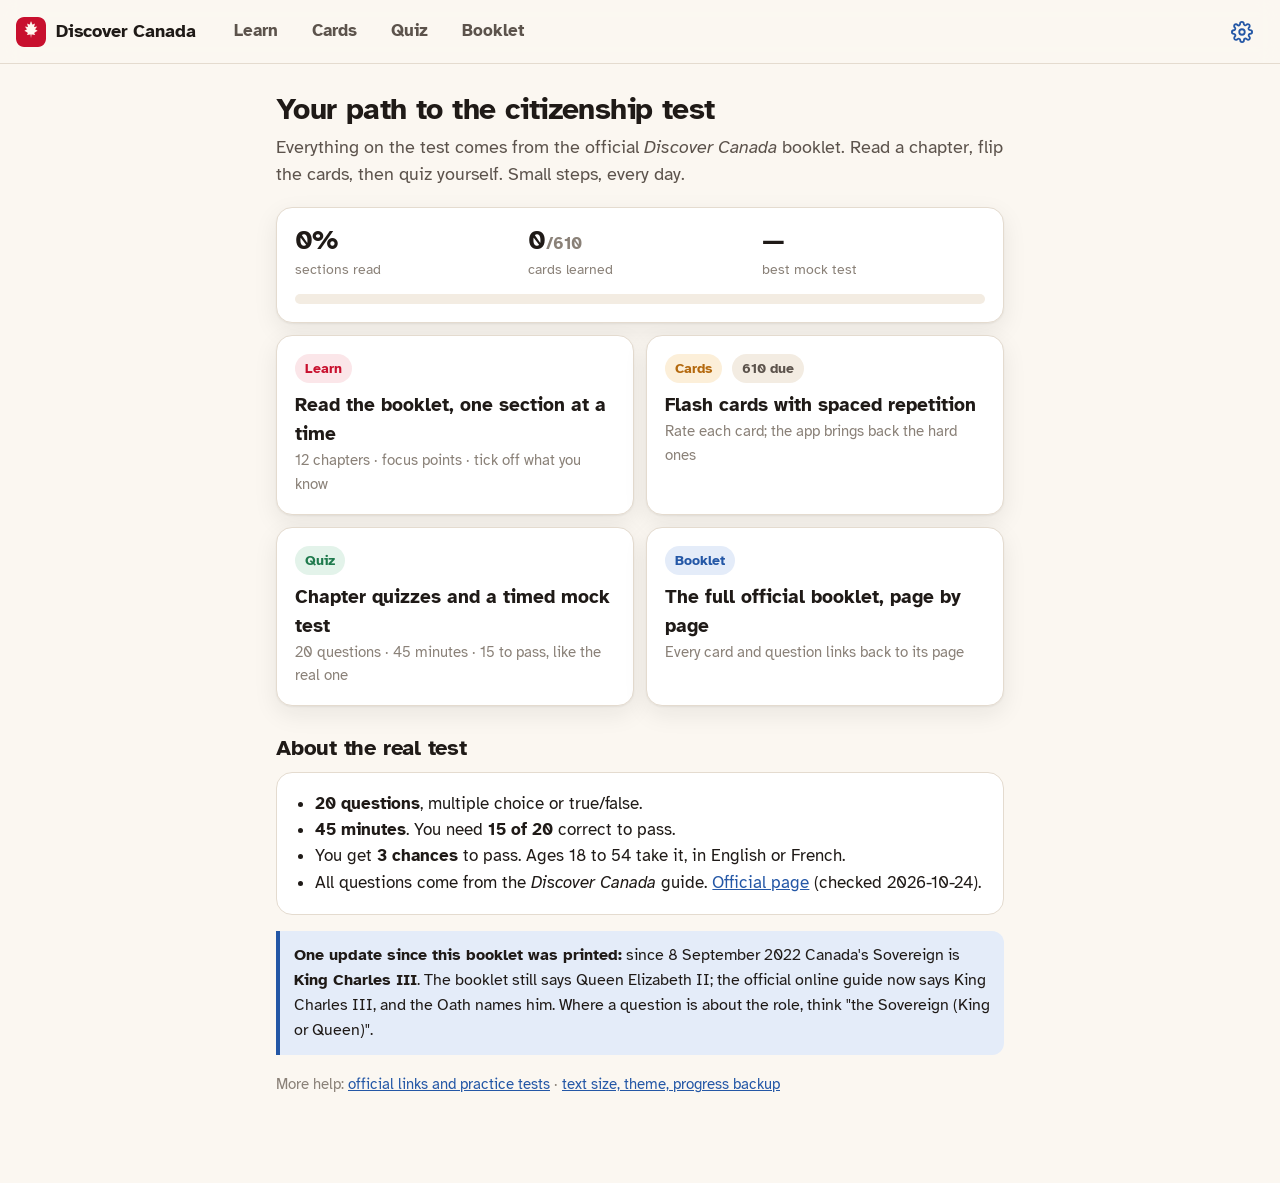
==== site/index.html @ 858da03f "Discover Canada study app: booklet extraction, 12 chapters of learning data, PWA (learn / cards / qu" ====
<!doctype html>
<html lang="en">
<head>
  <meta charset="utf-8">
  <meta name="viewport" content="width=device-width, initial-scale=1, viewport-fit=cover">
  <title>Discover Canada — Study</title>
  <meta name="description" content="Learn the official Discover Canada citizenship study guide with a reading mode, flash cards, section quizzes, a mock test and the full booklet, on any device.">
  <meta name="theme-color" content="#c8102e">
  <link rel="manifest" href="manifest.webmanifest">
  <link rel="icon" href="icons/icon.svg" type="image/svg+xml">
  <link rel="apple-touch-icon" href="icons/icon-180.png">
  <link rel="preconnect" href="https://fonts.googleapis.com">
  <link rel="preconnect" href="https://fonts.gstatic.com" crossorigin>
  <link href="https://fonts.googleapis.com/css2?family=Atkinson+Hyperlegible:ital,wght@0,400;0,700;1,400&family=Source+Serif+4:ital,opsz,wght@0,8..60,400;0,8..60,600;1,8..60,400&display=swap" rel="stylesheet">
  <link rel="stylesheet" href="css/app.css">
  <script>
    (function () {
      try {
        var s = JSON.parse(localStorage.getItem('dc.settings') || '{}');
        var r = document.documentElement;
        if (s.theme) r.setAttribute('data-theme', s.theme);
        if (s.size) r.setAttribute('data-size', s.size);
        if (s.font) r.setAttribute('data-font', s.font);
        if (s.motion === 'off') r.setAttribute('data-motion', 'off');
      } catch (e) {}
    })();
  </script>
</head>
<body>
  <header class="topbar">
    <a class="brand" href="#/"><img src="icons/icon-192.png" alt=""><span>Discover Canada</span></a>
    <nav aria-label="Main">
      <a class="navlink" href="#/learn">Learn</a>
      <a class="navlink" href="#/cards">Cards</a>
      <a class="navlink" href="#/quiz">Quiz</a>
      <a class="navlink" href="#/book">Booklet</a>
    </nav>
    <div class="spacer"></div>
    <a class="iconbtn" href="#/settings" aria-label="Settings" title="Settings">
      <svg viewBox="0 0 24 24"><circle cx="12" cy="12" r="3"/><path d="M19.4 15a1.7 1.7 0 0 0 .3 1.8l.1.1a2 2 0 1 1-2.8 2.8l-.1-.1a1.7 1.7 0 0 0-1.8-.3 1.7 1.7 0 0 0-1 1.5V21a2 2 0 1 1-4 0v-.1a1.7 1.7 0 0 0-1.1-1.5 1.7 1.7 0 0 0-1.8.3l-.1.1a2 2 0 1 1-2.8-2.8l.1-.1a1.7 1.7 0 0 0 .3-1.8 1.7 1.7 0 0 0-1.5-1H3a2 2 0 1 1 0-4h.1a1.7 1.7 0 0 0 1.5-1.1 1.7 1.7 0 0 0-.3-1.8l-.1-.1a2 2 0 1 1 2.8-2.8l.1.1a1.7 1.7 0 0 0 1.8.3h0a1.7 1.7 0 0 0 1-1.5V3a2 2 0 1 1 4 0v.1a1.7 1.7 0 0 0 1 1.5 1.7 1.7 0 0 0 1.8-.3l.1-.1a2 2 0 1 1 2.8 2.8l-.1.1a1.7 1.7 0 0 0-.3 1.8v0a1.7 1.7 0 0 0 1.5 1H21a2 2 0 1 1 0 4h-.1a1.7 1.7 0 0 0-1.5 1z"/></svg>
    </a>
  </header>

  <main id="app" aria-live="polite"></main>

  <nav class="tabbar" aria-label="Sections">
    <a href="#/learn" data-tab="learn"><svg viewBox="0 0 24 24"><path d="M4 19.5A2.5 2.5 0 0 1 6.5 17H20"/><path d="M6.5 2H20v20H6.5A2.5 2.5 0 0 1 4 19.5v-15A2.5 2.5 0 0 1 6.5 2z"/></svg>Learn</a>
    <a href="#/cards" data-tab="cards"><svg viewBox="0 0 24 24"><rect x="2" y="7" width="20" height="14" rx="2"/><path d="M6 7V5a2 2 0 0 1 2-2h8a2 2 0 0 1 2 2v2"/></svg>Cards</a>
    <a href="#/quiz" data-tab="quiz"><svg viewBox="0 0 24 24"><path d="M9 11l3 3L22 4"/><path d="M21 12v7a2 2 0 0 1-2 2H5a2 2 0 0 1-2-2V5a2 2 0 0 1 2-2h11"/></svg>Quiz</a>
    <a href="#/book" data-tab="book"><svg viewBox="0 0 24 24"><path d="M2 3h6a4 4 0 0 1 4 4v14a3 3 0 0 0-3-3H2z"/><path d="M22 3h-6a4 4 0 0 0-4 4v14a3 3 0 0 1 3-3h7z"/></svg>Booklet</a>
  </nav>

  <script src="js/app.js"></script>
</body>
</html>
---- site/css/app.css ----
/* Discover Canada — Study. Design tokens + layout. */
:root {
  --bg: #fbf7f1;
  --bg-2: #f3ece2;
  --card: #ffffff;
  --ink: #1f1a17;
  --ink-2: #5c534c;
  --ink-3: #8a8178;
  --line: #e4dbcf;
  --red: #c8102e;
  --red-2: #a30d25;
  --red-soft: #fbe6e9;
  --green: #1f7a4d;
  --green-soft: #e3f3ea;
  --amber: #b4690e;
  --amber-soft: #fcefd9;
  --blue: #2457a6;
  --blue-soft: #e4ecf9;
  --focus: #2457a6;
  --shadow: 0 1px 2px rgba(31, 26, 23, 0.06), 0 8px 24px rgba(31, 26, 23, 0.08);
  --radius: 16px;
  --radius-s: 10px;
  --font: 'Atkinson Hyperlegible', system-ui, -apple-system, 'Segoe UI', Roboto, sans-serif;
  --font-serif: 'Source Serif 4', Georgia, 'Times New Roman', serif;
  --size: 17px;
  --measure: 66ch;
  --nav-h: 64px;
  --bar-h: 60px;
  color-scheme: light;
}
@media (prefers-color-scheme: dark) {
  :root:not([data-theme="light"]) {
    --bg: #171412;
    --bg-2: #211d1a;
    --card: #262120;
    --ink: #f3ede6;
    --ink-2: #c8bfb5;
    --ink-3: #8f857b;
    --line: #3a332f;
    --red: #ef4d5f;
    --red-2: #ff6b7a;
    --red-soft: #3d1f24;
    --green: #5fcf8f;
    --green-soft: #1d3328;
    --amber: #f0b35a;
    --amber-soft: #3c2d16;
    --blue: #7fa8ef;
    --blue-soft: #1e2a40;
    --focus: #7fa8ef;
    --shadow: 0 1px 2px rgba(0, 0, 0, 0.3), 0 8px 24px rgba(0, 0, 0, 0.35);
    color-scheme: dark;
  }
}
:root[data-theme="dark"] {
  --bg: #171412;
  --bg-2: #211d1a;
  --card: #262120;
  --ink: #f3ede6;
  --ink-2: #c8bfb5;
  --ink-3: #8f857b;
  --line: #3a332f;
  --red: #ef4d5f;
  --red-2: #ff6b7a;
  --red-soft: #3d1f24;
  --green: #5fcf8f;
  --green-soft: #1d3328;
  --amber: #f0b35a;
  --amber-soft: #3c2d16;
  --blue: #7fa8ef;
  --blue-soft: #1e2a40;
  --focus: #7fa8ef;
  --shadow: 0 1px 2px rgba(0, 0, 0, 0.3), 0 8px 24px rgba(0, 0, 0, 0.35);
  color-scheme: dark;
}
:root[data-size="small"] { --size: 15px; }
:root[data-size="large"] { --size: 19px; }
:root[data-size="xl"] { --size: 22px; }
:root[data-font="serif"] { --font: var(--font-serif); }
:root[data-font="system"] { --font: system-ui, -apple-system, 'Segoe UI', Roboto, sans-serif; }

* { box-sizing: border-box; }
[hidden] { display: none !important; }
html { font-size: var(--size); -webkit-text-size-adjust: 100%; }
body {
  margin: 0;
  background: var(--bg);
  color: var(--ink);
  font-family: var(--font);
  line-height: 1.55;
  min-height: 100dvh;
  padding-bottom: calc(var(--bar-h) + env(safe-area-inset-bottom));
}
@media (min-width: 760px) { body { padding-bottom: 32px; } }
@media (prefers-reduced-motion: reduce) { *, *::before, *::after { transition: none !important; animation: none !important; } }
:root[data-motion="off"] *, :root[data-motion="off"] *::before, :root[data-motion="off"] *::after { transition: none !important; animation: none !important; }

a { color: var(--blue); }
button { font: inherit; color: inherit; }
:focus-visible { outline: 3px solid var(--focus); outline-offset: 2px; border-radius: 6px; }
.sr-only { position: absolute; width: 1px; height: 1px; overflow: hidden; clip: rect(0 0 0 0); white-space: nowrap; }

/* Top bar */
.topbar {
  position: sticky; top: 0; z-index: 20;
  display: flex; align-items: center; gap: 12px;
  height: var(--nav-h); padding: 0 16px;
  background: color-mix(in srgb, var(--bg) 88%, transparent);
  backdrop-filter: blur(10px);
  border-bottom: 1px solid var(--line);
}
.topbar .brand { display: flex; align-items: center; gap: 10px; font-weight: 700; text-decoration: none; color: var(--ink); letter-spacing: -0.01em; }
.topbar .brand img { width: 30px; height: 30px; border-radius: 8px; }
.topbar .brand span { font-size: 1.05rem; }
.topbar nav { display: none; gap: 4px; margin-left: 12px; }
.topbar .spacer { flex: 1; }
.iconbtn {
  width: 44px; height: 44px; border-radius: 12px; border: 1px solid transparent;
  background: transparent; display: inline-grid; place-items: center; cursor: pointer;
}
.iconbtn:hover { background: var(--bg-2); }
.iconbtn svg { width: 22px; height: 22px; stroke: currentColor; fill: none; stroke-width: 2; stroke-linecap: round; stroke-linejoin: round; }
@media (min-width: 760px) {
  .topbar nav { display: flex; }
  .tabbar { display: none; }
}
.navlink {
  display: inline-flex; align-items: center; gap: 8px; padding: 10px 14px; border-radius: 12px;
  text-decoration: none; color: var(--ink-2); font-weight: 600; border: 1px solid transparent;
}
.navlink[aria-current="page"] { background: var(--red-soft); color: var(--red); }
.navlink:hover { background: var(--bg-2); color: var(--ink); }

/* Bottom tab bar (phones) */
.tabbar {
  position: fixed; left: 0; right: 0; bottom: 0; z-index: 20;
  display: grid; grid-template-columns: repeat(4, 1fr);
  height: calc(var(--bar-h) + env(safe-area-inset-bottom)); padding-bottom: env(safe-area-inset-bottom);
  background: var(--card); border-top: 1px solid var(--line);
}
.tabbar a {
  display: grid; place-items: center; gap: 2px; text-decoration: none; color: var(--ink-3);
  font-size: 0.72rem; font-weight: 600; padding-top: 6px;
}
.tabbar a svg { width: 24px; height: 24px; stroke: currentColor; fill: none; stroke-width: 2; stroke-linecap: round; stroke-linejoin: round; }
.tabbar a[aria-current="page"] { color: var(--red); }

/* Layout */
main { max-width: 760px; margin: 0 auto; padding: 20px 16px 40px; }
main.wide { max-width: 1100px; }
.h1 { font-size: 1.75rem; line-height: 1.2; margin: 8px 0 6px; letter-spacing: -0.02em; }
.h2 { font-size: 1.3rem; line-height: 1.25; margin: 28px 0 10px; letter-spacing: -0.01em; }
.h3 { font-size: 1.05rem; margin: 20px 0 6px; }
.lead { color: var(--ink-2); margin: 0 0 18px; font-size: 1.05rem; }
.muted { color: var(--ink-3); }
.small { font-size: 0.88rem; }
.row { display: flex; gap: 10px; flex-wrap: wrap; align-items: center; }
.grid { display: grid; gap: 12px; }
@media (min-width: 560px) { .grid.two { grid-template-columns: 1fr 1fr; } }
.card {
  background: var(--card); border: 1px solid var(--line); border-radius: var(--radius);
  padding: 18px; box-shadow: var(--shadow);
}
.card.flat { box-shadow: none; }
.card.link { display: block; text-decoration: none; color: inherit; cursor: pointer; transition: transform 0.15s ease, border-color 0.15s ease; }
.card.link:hover { transform: translateY(-2px); border-color: var(--ink-3); }
.pill {
  display: inline-flex; align-items: center; gap: 6px; padding: 4px 10px; border-radius: 999px;
  font-size: 0.8rem; font-weight: 700; background: var(--bg-2); color: var(--ink-2);
}
.pill.red { background: var(--red-soft); color: var(--red); }
.pill.green { background: var(--green-soft); color: var(--green); }
.pill.amber { background: var(--amber-soft); color: var(--amber); }
.pill.blue { background: var(--blue-soft); color: var(--blue); }

.btn {
  display: inline-flex; align-items: center; justify-content: center; gap: 8px;
  min-height: 48px; padding: 10px 18px; border-radius: 14px; border: 1px solid var(--line);
  background: var(--card); color: var(--ink); font-weight: 700; cursor: pointer; text-decoration: none;
  transition: transform 0.1s ease, background 0.15s ease;
}
.btn:hover { background: var(--bg-2); }
.btn:active { transform: scale(0.98); }
.btn.primary { background: var(--red); border-color: var(--red); color: #fff; }
.btn.primary:hover { background: var(--red-2); }
.btn.good { background: var(--green); border-color: var(--green); color: #fff; }
.btn.warn { background: var(--amber); border-color: var(--amber); color: #fff; }
.btn.ghost { background: transparent; border-color: transparent; color: var(--ink-2); }
.btn.block { width: 100%; }
.btn[disabled] { opacity: 0.5; cursor: default; }
.btn svg { width: 20px; height: 20px; stroke: currentColor; fill: none; stroke-width: 2.2; stroke-linecap: round; stroke-linejoin: round; }

/* Progress */
.progress { height: 10px; border-radius: 999px; background: var(--bg-2); overflow: hidden; }
.progress > span { display: block; height: 100%; background: var(--red); border-radius: 999px; transition: width 0.3s ease; }
.progress.green > span { background: var(--green); }
.ring { --p: 0; width: 44px; height: 44px; border-radius: 50%; display: grid; place-items: center; font-size: 0.75rem; font-weight: 800;
  background: conic-gradient(var(--green) calc(var(--p) * 1%), var(--bg-2) 0); color: var(--ink-2); flex: none; }
.ring > span { width: 34px; height: 34px; border-radius: 50%; background: var(--card); display: grid; place-items: center; }

/* Chapter list */
.chapter-item { display: flex; gap: 14px; align-items: center; }
.chapter-item .num { width: 34px; height: 34px; border-radius: 10px; background: var(--red-soft); color: var(--red); display: grid; place-items: center; font-weight: 800; flex: none; }
.chapter-item .title { font-weight: 700; }
.chapter-item .meta { color: var(--ink-3); font-size: 0.85rem; }
.chapter-item .grow { flex: 1; min-width: 0; }

/* Reading */
.reader { max-width: var(--measure); margin: 0 auto; }
.reader p { margin: 0 0 1em; font-size: 1.04rem; }
.reader ul { padding-left: 1.3em; margin: 0 0 1em; }
.reader li { margin-bottom: 0.45em; }
.reader blockquote { margin: 0 0 1.2em; padding: 14px 18px; border-left: 4px solid var(--red); background: var(--bg-2); border-radius: 0 12px 12px 0; font-family: var(--font-serif); font-size: 1.08rem; white-space: pre-line; }
.reader blockquote cite { display: block; margin-top: 8px; font-style: normal; color: var(--ink-2); font-size: 0.9rem; }
.reader .caption { font-size: 0.9rem; color: var(--ink-2); padding: 10px 14px; background: var(--bg-2); border-radius: 10px; margin: 0 0 1em; display: flex; gap: 8px; }
.reader .caption::before { content: '📷'; }
.reader table { width: 100%; border-collapse: collapse; margin: 0 0 1.2em; font-size: 0.95rem; }
.reader th, .reader td { text-align: left; padding: 8px 10px; border-bottom: 1px solid var(--line); vertical-align: top; }
.reader th { background: var(--bg-2); font-weight: 700; }
.focusbox { background: var(--amber-soft); border: 1px solid color-mix(in srgb, var(--amber) 35%, transparent); border-radius: var(--radius); padding: 14px 16px; margin: 0 0 20px; }
.focusbox h4 { margin: 0 0 8px; font-size: 0.85rem; letter-spacing: 0.06em; text-transform: uppercase; color: var(--amber); }
.focusbox ul { margin: 0; padding-left: 1.2em; }
.focusbox li { margin-bottom: 6px; }
.section-head { display: flex; align-items: flex-start; justify-content: space-between; gap: 12px; margin: 10px 0 14px; }
.section-head h2 { margin: 0; font-size: 1.45rem; line-height: 1.2; }
.pagelink { white-space: nowrap; font-size: 0.85rem; text-decoration: none; color: var(--ink-2); border: 1px solid var(--line); padding: 6px 10px; border-radius: 999px; background: var(--card); }
.pagelink:hover { color: var(--ink); border-color: var(--ink-3); }
.pagelink svg { width: 15px; height: 15px; stroke: currentColor; fill: none; stroke-width: 2; vertical-align: -2px; }
.stepper { display: flex; justify-content: space-between; gap: 10px; margin-top: 24px; }
.done-toggle { display: flex; align-items: center; gap: 10px; padding: 12px 14px; border-radius: 14px; border: 1px solid var(--line); background: var(--card); cursor: pointer; width: 100%; text-align: left; }
.done-toggle .box { width: 26px; height: 26px; border-radius: 8px; border: 2px solid var(--ink-3); display: grid; place-items: center; flex: none; }
.done-toggle[aria-pressed="true"] { border-color: var(--green); background: var(--green-soft); }
.done-toggle[aria-pressed="true"] .box { background: var(--green); border-color: var(--green); color: #fff; }
.toc { display: grid; gap: 6px; margin: 0 0 20px; }
details.tocwrap { margin: 0 0 18px; }
details.tocwrap > summary { cursor: pointer; list-style: none; display: flex; align-items: center; justify-content: space-between; gap: 10px; padding: 10px 14px; border-radius: 12px; border: 1px solid var(--line); background: var(--card); font-weight: 700; }
details.tocwrap > summary::-webkit-details-marker { display: none; }
details.tocwrap > summary::after { content: '▾'; color: var(--ink-3); }
details.tocwrap[open] > summary::after { content: '▴'; }
details.tocwrap[open] > summary { margin-bottom: 8px; }
.toc a { display: flex; align-items: center; gap: 10px; padding: 10px 12px; border-radius: 12px; text-decoration: none; color: var(--ink); border: 1px solid var(--line); background: var(--card); }
.toc a .check { width: 22px; height: 22px; border-radius: 7px; border: 2px solid var(--line); display: grid; place-items: center; flex: none; font-size: 0.8rem; }
.toc a.done .check { background: var(--green); border-color: var(--green); color: #fff; }
.toc a.current { border-color: var(--red); }

/* Flash cards */
.deck { perspective: 1400px; }
.flashcard {
  position: relative; width: 100%; min-height: 300px; cursor: pointer; border: 0; padding: 0; background: transparent;
  transform-style: preserve-3d; transition: transform 0.45s cubic-bezier(.2,.7,.2,1); text-align: left;
}
.flashcard.flipped { transform: rotateY(180deg); }
.flashcard .face {
  position: absolute; inset: 0; backface-visibility: hidden; -webkit-backface-visibility: hidden;
  background: var(--card); border: 1px solid var(--line); border-radius: 22px; box-shadow: var(--shadow);
  padding: 26px 24px; display: flex; flex-direction: column; gap: 12px;
}
.flashcard .face.back { transform: rotateY(180deg); background: color-mix(in srgb, var(--card) 85%, var(--green-soft)); }
.flashcard .label { font-size: 0.75rem; letter-spacing: 0.08em; text-transform: uppercase; color: var(--ink-3); font-weight: 800; }
.flashcard .text { font-size: 1.25rem; line-height: 1.4; font-weight: 600; flex: 1; }
.flashcard .face.back .text { font-weight: 500; font-size: 1.15rem; }
.flashcard .foot { font-size: 0.85rem; color: var(--ink-3); display: flex; justify-content: space-between; align-items: center; }
.rate { display: grid; grid-template-columns: repeat(3, 1fr); gap: 10px; margin-top: 16px; }
.rate .btn { min-height: 56px; flex-direction: column; gap: 2px; line-height: 1.1; }
.rate .btn small { font-weight: 500; opacity: 0.85; font-size: 0.75rem; }
.counter { display: flex; justify-content: space-between; align-items: center; margin: 0 0 12px; color: var(--ink-2); font-size: 0.9rem; }

/* Quiz */
.choices { display: grid; gap: 10px; margin: 14px 0; }
.choice {
  display: flex; gap: 12px; align-items: flex-start; width: 100%; text-align: left; padding: 14px 16px; min-height: 56px;
  border-radius: 14px; border: 2px solid var(--line); background: var(--card); cursor: pointer; font-size: 1.02rem;
}
.choice:hover { border-color: var(--ink-3); }
.choice .key { width: 28px; height: 28px; border-radius: 8px; background: var(--bg-2); display: grid; place-items: center; font-weight: 800; flex: none; font-size: 0.85rem; }
.choice[data-state="correct"] { border-color: var(--green); background: var(--green-soft); }
.choice[data-state="wrong"] { border-color: var(--red); background: var(--red-soft); }
.choice[data-state="correct"] .key { background: var(--green); color: #fff; }
.choice[data-state="wrong"] .key { background: var(--red); color: #fff; }
.choice[disabled] { cursor: default; }
.explain { border-radius: 14px; padding: 14px 16px; margin: 6px 0 14px; border: 1px solid var(--line); background: var(--bg-2); }
.explain.ok { background: var(--green-soft); border-color: color-mix(in srgb, var(--green) 40%, transparent); }
.explain.bad { background: var(--red-soft); border-color: color-mix(in srgb, var(--red) 40%, transparent); }
.explain b { display: block; margin-bottom: 4px; }
.timer { font-variant-numeric: tabular-nums; font-weight: 800; }
.timer.low { color: var(--red); }
.score { font-size: 3rem; font-weight: 800; letter-spacing: -0.03em; line-height: 1; margin: 6px 0; }
.review-item { padding: 12px 0; border-bottom: 1px solid var(--line); }
.review-item:last-child { border-bottom: 0; }
.review-item .q { font-weight: 700; }

/* Book viewer */
.book { display: grid; gap: 12px; grid-template-columns: minmax(0, 1fr); }
.book .page { min-width: 0; }
.book .page { background: var(--card); border: 1px solid var(--line); border-radius: 12px; overflow: hidden; box-shadow: var(--shadow); }
.book .page img { display: block; width: 100%; height: auto; }
.book .controls { display: flex; gap: 8px; align-items: center; justify-content: center; flex-wrap: wrap; position: sticky; bottom: calc(var(--bar-h) + 8px); z-index: 5; }
@media (min-width: 760px) { .book .controls { bottom: 8px; } }
.book .controls .num { width: 72px; min-height: 44px; text-align: center; border-radius: 12px; border: 1px solid var(--line); background: var(--card); font: inherit; font-weight: 700; color: var(--ink); }
.book select { min-height: 44px; border-radius: 12px; border: 1px solid var(--line); background: var(--card); color: var(--ink); font: inherit; padding: 0 10px; max-width: 100%; }
.book .pair { display: grid; gap: 12px; }
@media (min-width: 900px) { .book .pair.spread { grid-template-columns: 1fr 1fr; } }

/* Settings + misc */
.setting { display: flex; justify-content: space-between; align-items: center; gap: 12px; padding: 12px 0; border-bottom: 1px solid var(--line); }
.setting:last-child { border-bottom: 0; }
@media (max-width: 559px) { .setting { flex-direction: column; align-items: flex-start; gap: 8px; } }
.seg { display: inline-flex; border: 1px solid var(--line); border-radius: 12px; overflow: hidden; }
.seg button { min-height: 40px; padding: 0 12px; border: 0; background: var(--card); cursor: pointer; font-weight: 600; color: var(--ink-2); }
.seg button[aria-pressed="true"] { background: var(--red); color: #fff; }
.note { border-left: 4px solid var(--blue); background: var(--blue-soft); padding: 12px 14px; border-radius: 0 12px 12px 0; margin: 0 0 18px; font-size: 0.95rem; }
.stat { display: grid; gap: 2px; }
.stat b { font-size: 1.6rem; letter-spacing: -0.02em; line-height: 1.1; }
.stat span { color: var(--ink-3); font-size: 0.85rem; }
.stats { display: grid; grid-template-columns: repeat(3, 1fr); gap: 10px; }
.toast { position: fixed; left: 50%; bottom: calc(var(--bar-h) + 16px); transform: translateX(-50%); background: var(--ink); color: var(--bg); padding: 10px 16px; border-radius: 999px; font-weight: 600; z-index: 50; box-shadow: var(--shadow); }
@media (min-width: 760px) { .toast { bottom: 24px; } }
details.official { margin-bottom: 10px; }
details.official summary { cursor: pointer; font-weight: 600; padding: 12px 14px; border-radius: 12px; background: var(--card); border: 1px solid var(--line); list-style: none; display: flex; gap: 10px; align-items: center; }
details.official summary::-webkit-details-marker { display: none; }
details.official summary::before { content: '＋'; color: var(--red); font-weight: 800; }
details.official[open] summary::before { content: '－'; }
details.official .body { padding: 12px 14px 4px; color: var(--ink-2); }
kbd { font-family: inherit; font-size: 0.8em; padding: 1px 6px; border-radius: 6px; border: 1px solid var(--line); background: var(--bg-2); }
.empty { text-align: center; padding: 40px 16px; color: var(--ink-3); }
.fade-in { animation: fade 0.25s ease; }
@keyframes fade { from { opacity: 0; transform: translateY(4px); } to { opacity: 1; transform: none; } }

/* late overrides */
@media (min-width: 760px) { .tabbar { display: none; } }
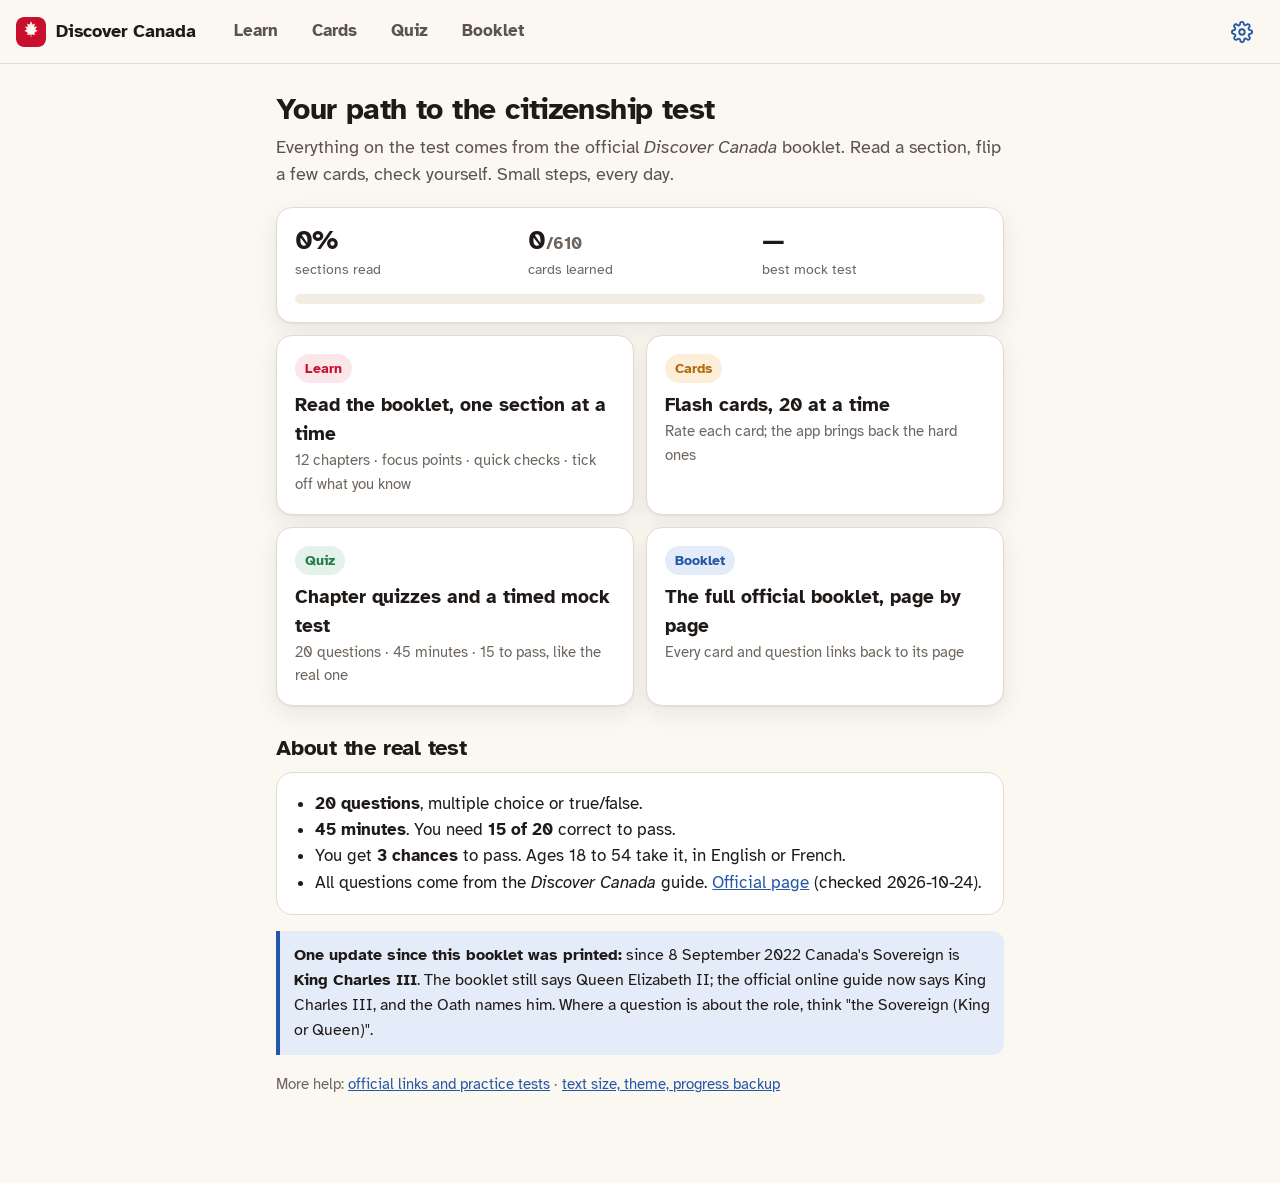
==== commit 13ce6fae: "Design round: ?css= variant loader, Quiet Study (Claude Design) variant, compare page with screensho" ====
--- a/site/index.html
+++ b/site/index.html
@@ -12,7 +12,16 @@
   <link rel="preconnect" href="https://fonts.googleapis.com">
   <link rel="preconnect" href="https://fonts.gstatic.com" crossorigin>
   <link href="https://fonts.googleapis.com/css2?family=Atkinson+Hyperlegible:ital,wght@0,400;0,700;1,400&family=Source+Serif+4:ital,opsz,wght@0,8..60,400;0,8..60,600;1,8..60,400&display=swap" rel="stylesheet">
-  <link rel="stylesheet" href="css/app.css">
+  <link id="theme-css" rel="stylesheet" href="css/app.css">
+  <script>
+    // Design-round variants: ?css=<name> swaps the stylesheet for css/variants/<name>.css (compare page: design/).
+    (function () {
+      try {
+        var m = /[?&]css=([a-z0-9-]{1,40})/.exec(location.search);
+        if (m) { document.getElementById('theme-css').href = 'css/variants/' + m[1] + '.css'; document.documentElement.setAttribute('data-variant', m[1]); }
+      } catch (e) {}
+    })();
+  </script>
   <script>
     (function () {
       try {
--- a/site/css/app.css
+++ b/site/css/app.css
@@ -5,8 +5,11 @@
   --card: #ffffff;
   --ink: #1f1a17;
   --ink-2: #5c534c;
-  --ink-3: #8a8178;
+  --ink-3: #6e665e;
   --line: #e4dbcf;
+  --btn-primary: #c8102e;
+  --btn-good: #1f7a4d;
+  --btn-warn: #b4690e;
   --red: #c8102e;
   --red-2: #a30d25;
   --red-soft: #fbe6e9;
@@ -35,8 +38,11 @@
     --card: #262120;
     --ink: #f3ede6;
     --ink-2: #c8bfb5;
-    --ink-3: #8f857b;
+    --ink-3: #a79d92;
     --line: #3a332f;
+    --btn-primary: #b5162f;
+    --btn-good: #1f7a4d;
+    --btn-warn: #9a5a0c;
     --red: #ef4d5f;
     --red-2: #ff6b7a;
     --red-soft: #3d1f24;
@@ -57,8 +63,11 @@
   --card: #262120;
   --ink: #f3ede6;
   --ink-2: #c8bfb5;
-  --ink-3: #8f857b;
+  --ink-3: #a79d92;
   --line: #3a332f;
+  --btn-primary: #b5162f;
+  --btn-good: #1f7a4d;
+  --btn-warn: #9a5a0c;
   --red: #ef4d5f;
   --red-2: #ff6b7a;
   --red-soft: #3d1f24;
@@ -180,10 +189,10 @@
 }
 .btn:hover { background: var(--bg-2); }
 .btn:active { transform: scale(0.98); }
-.btn.primary { background: var(--red); border-color: var(--red); color: #fff; }
-.btn.primary:hover { background: var(--red-2); }
-.btn.good { background: var(--green); border-color: var(--green); color: #fff; }
-.btn.warn { background: var(--amber); border-color: var(--amber); color: #fff; }
+.btn.primary { background: var(--btn-primary); border-color: var(--btn-primary); color: #fff; }
+.btn.primary:hover { filter: brightness(1.08); }
+.btn.good { background: var(--btn-good); border-color: var(--btn-good); color: #fff; }
+.btn.warn { background: var(--btn-warn); border-color: var(--btn-warn); color: #fff; }
 .btn.ghost { background: transparent; border-color: transparent; color: var(--ink-2); }
 .btn.block { width: 100%; }
 .btn[disabled] { opacity: 0.5; cursor: default; }
@@ -213,6 +222,7 @@
 .reader blockquote cite { display: block; margin-top: 8px; font-style: normal; color: var(--ink-2); font-size: 0.9rem; }
 .reader .caption { font-size: 0.9rem; color: var(--ink-2); padding: 10px 14px; background: var(--bg-2); border-radius: 10px; margin: 0 0 1em; display: flex; gap: 8px; }
 .reader .caption::before { content: '📷'; }
+.reader .tablewrap { overflow-x: auto; margin: 0 0 1.2em; }
 .reader table { width: 100%; border-collapse: collapse; margin: 0 0 1.2em; font-size: 0.95rem; }
 .reader th, .reader td { text-align: left; padding: 8px 10px; border-bottom: 1px solid var(--line); vertical-align: top; }
 .reader th { background: var(--bg-2); font-weight: 700; }
@@ -222,7 +232,7 @@
 .focusbox li { margin-bottom: 6px; }
 .section-head { display: flex; align-items: flex-start; justify-content: space-between; gap: 12px; margin: 10px 0 14px; }
 .section-head h2 { margin: 0; font-size: 1.45rem; line-height: 1.2; }
-.pagelink { white-space: nowrap; font-size: 0.85rem; text-decoration: none; color: var(--ink-2); border: 1px solid var(--line); padding: 6px 10px; border-radius: 999px; background: var(--card); }
+.pagelink { white-space: nowrap; font-size: 0.85rem; text-decoration: none; color: var(--ink-2); border: 1px solid var(--line); padding: 8px 12px; min-height: 36px; display: inline-flex; align-items: center; gap: 6px; border-radius: 999px; background: var(--card); }
 .pagelink:hover { color: var(--ink); border-color: var(--ink-3); }
 .pagelink svg { width: 15px; height: 15px; stroke: currentColor; fill: none; stroke-width: 2; vertical-align: -2px; }
 .stepper { display: flex; justify-content: space-between; gap: 10px; margin-top: 24px; }
@@ -245,12 +255,12 @@
 /* Flash cards */
 .deck { perspective: 1400px; }
 .flashcard {
-  position: relative; width: 100%; min-height: 300px; cursor: pointer; border: 0; padding: 0; background: transparent;
+  display: grid; width: 100%; min-height: 300px; cursor: pointer; border: 0; padding: 0; background: transparent;
   transform-style: preserve-3d; transition: transform 0.45s cubic-bezier(.2,.7,.2,1); text-align: left;
 }
 .flashcard.flipped { transform: rotateY(180deg); }
 .flashcard .face {
-  position: absolute; inset: 0; backface-visibility: hidden; -webkit-backface-visibility: hidden;
+  grid-area: 1 / 1; min-height: 300px; backface-visibility: hidden; -webkit-backface-visibility: hidden;
   background: var(--card); border: 1px solid var(--line); border-radius: 22px; box-shadow: var(--shadow);
   padding: 26px 24px; display: flex; flex-direction: column; gap: 12px;
 }
@@ -276,6 +286,8 @@
 .choice[data-state="wrong"] { border-color: var(--red); background: var(--red-soft); }
 .choice[data-state="correct"] .key { background: var(--green); color: #fff; }
 .choice[data-state="wrong"] .key { background: var(--red); color: #fff; }
+.choice[data-state="picked"] { border-color: var(--blue); background: var(--blue-soft); }
+.choice[data-state="picked"] .key { background: var(--blue); color: #fff; }
 .choice[disabled] { cursor: default; }
 .explain { border-radius: 14px; padding: 14px 16px; margin: 6px 0 14px; border: 1px solid var(--line); background: var(--bg-2); }
 .explain.ok { background: var(--green-soft); border-color: color-mix(in srgb, var(--green) 40%, transparent); }
@@ -305,7 +317,7 @@
 .setting:last-child { border-bottom: 0; }
 @media (max-width: 559px) { .setting { flex-direction: column; align-items: flex-start; gap: 8px; } }
 .seg { display: inline-flex; border: 1px solid var(--line); border-radius: 12px; overflow: hidden; }
-.seg button { min-height: 40px; padding: 0 12px; border: 0; background: var(--card); cursor: pointer; font-weight: 600; color: var(--ink-2); }
+.seg button { min-height: 44px; padding: 0 12px; border: 0; background: var(--card); cursor: pointer; font-weight: 600; color: var(--ink-2); }
 .seg button[aria-pressed="true"] { background: var(--red); color: #fff; }
 .note { border-left: 4px solid var(--blue); background: var(--blue-soft); padding: 12px 14px; border-radius: 0 12px 12px 0; margin: 0 0 18px; font-size: 0.95rem; }
 .stat { display: grid; gap: 2px; }
@@ -327,3 +339,14 @@
 
 /* late overrides */
 @media (min-width: 760px) { .tabbar { display: none; } }
+
+/* booklet overlay */
+.no-scroll { overflow: hidden; }
+.overlay { position: fixed; inset: 0; z-index: 60; background: rgba(20, 16, 14, 0.78); display: flex; flex-direction: column; align-items: center; padding: 10px; }
+.overlay-bar { display: flex; align-items: center; gap: 6px; width: min(100%, 760px); background: var(--card); color: var(--ink); border-radius: 14px; padding: 6px 8px; box-shadow: var(--shadow); }
+.overlay-bar .overlay-title { flex: 1; font-weight: 700; font-size: 0.95rem; white-space: nowrap; overflow: hidden; text-overflow: ellipsis; }
+.overlay-bar .btn.small { min-height: 40px; padding: 6px 12px; font-size: 0.85rem; }
+.overlay-body { width: min(100%, 760px); flex: 1; overflow: auto; margin-top: 10px; border-radius: 12px; background: var(--card); }
+.overlay-body img { display: block; width: 100%; height: auto; }
+.rule { border: 0; border-top: 1px solid var(--line); margin: 28px 0; }
+.btn.small { min-height: 40px; padding: 6px 12px; font-size: 0.9rem; }
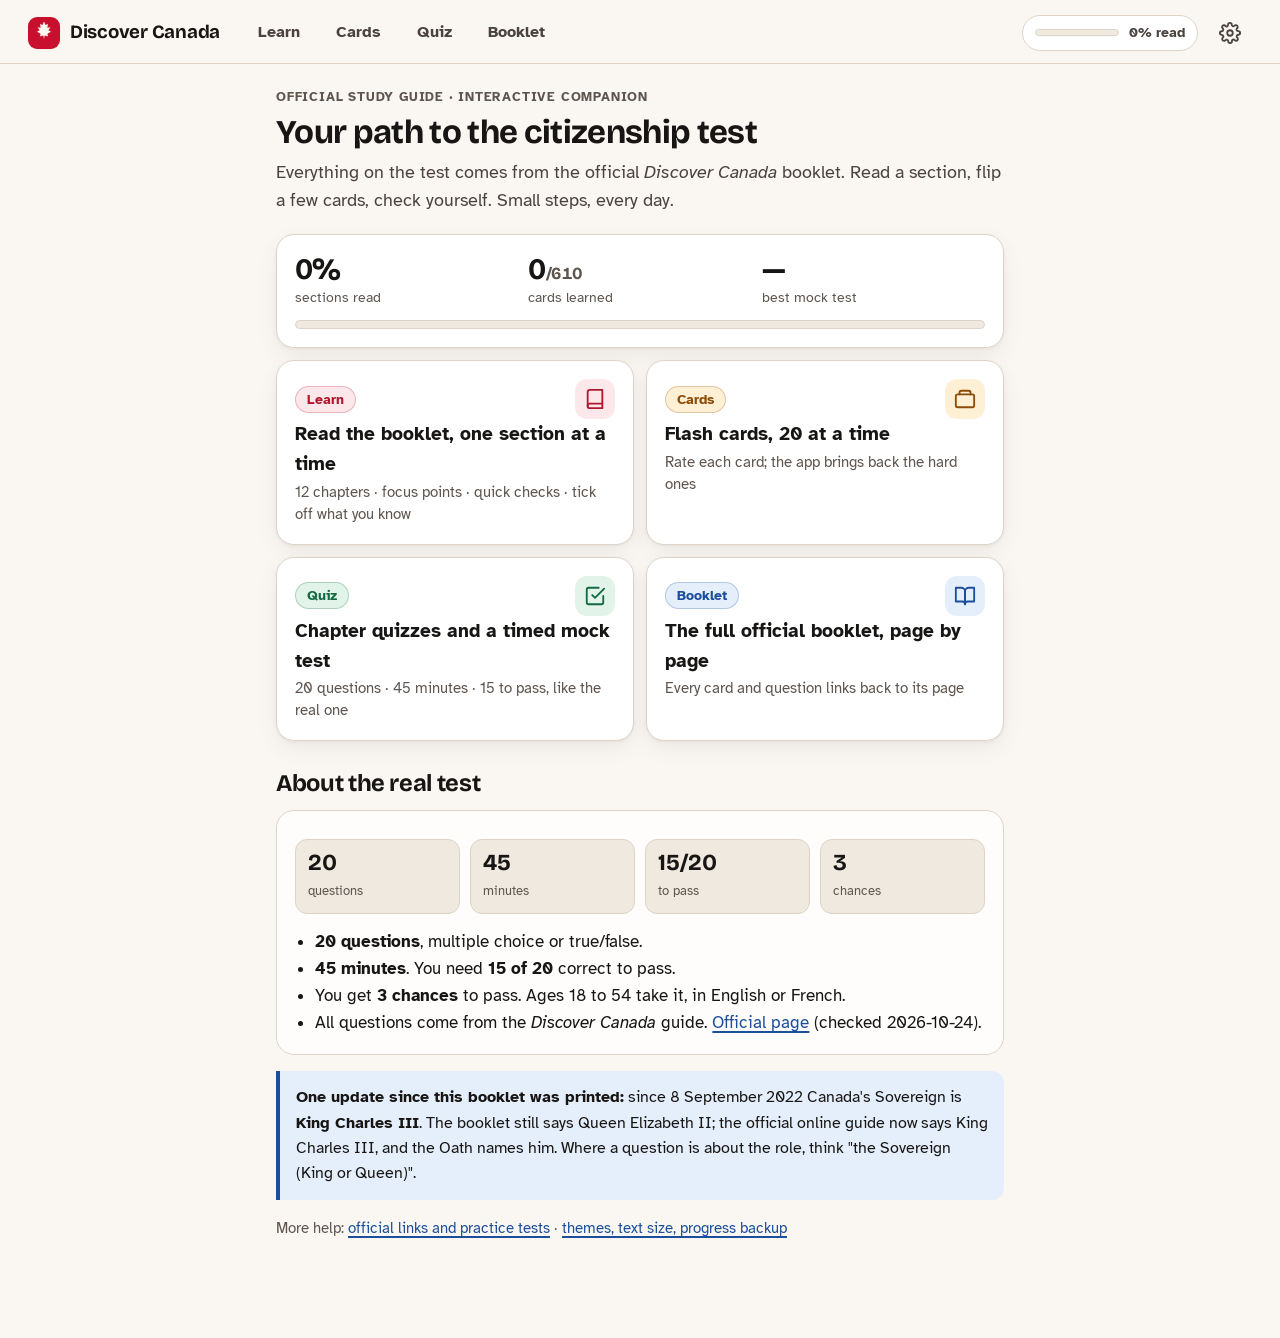
==== commit e5a1998e: "Upgrade study experience with 3-col studio, interactive focus cards, question echo, and 5-palette pi" ====
--- a/site/index.html
+++ b/site/index.html
@@ -11,7 +11,7 @@
   <link rel="apple-touch-icon" href="icons/icon-180.png">
   <link rel="preconnect" href="https://fonts.googleapis.com">
   <link rel="preconnect" href="https://fonts.gstatic.com" crossorigin>
-  <link href="https://fonts.googleapis.com/css2?family=Atkinson+Hyperlegible:ital,wght@0,400;0,700;1,400&family=Source+Serif+4:ital,opsz,wght@0,8..60,400;0,8..60,600;1,8..60,400&display=swap" rel="stylesheet">
+  <link href="https://fonts.googleapis.com/css2?family=Atkinson+Hyperlegible:ital,wght@0,400;0,700;1,400&family=Bricolage+Grotesque:opsz,wght@12..96,600;12..96,700&family=Source+Serif+4:ital,opsz,wght@0,8..60,400;0,8..60,600;1,8..60,400&display=swap" rel="stylesheet">
   <link id="theme-css" rel="stylesheet" href="css/app.css">
   <script>
     // Design-round variants: ?css=<name> swaps the stylesheet for css/variants/<name>.css (compare page: design/).
@@ -27,9 +27,10 @@
       try {
         var s = JSON.parse(localStorage.getItem('dc.settings') || '{}');
         var r = document.documentElement;
-        if (s.theme) r.setAttribute('data-theme', s.theme);
-        if (s.size) r.setAttribute('data-size', s.size);
-        if (s.font) r.setAttribute('data-font', s.font);
+        if (s.theme && s.theme !== 'auto') r.setAttribute('data-theme', s.theme);
+        if (s.style && s.style !== 'argon') r.setAttribute('data-style', s.style);
+        if (s.size && s.size !== 'normal') r.setAttribute('data-size', s.size);
+        if (s.font && s.font !== 'default') r.setAttribute('data-font', s.font);
         if (s.motion === 'off') r.setAttribute('data-motion', 'off');
       } catch (e) {}
     })();
@@ -45,6 +46,7 @@
       <a class="navlink" href="#/book">Booklet</a>
     </nav>
     <div class="spacer"></div>
+    <a class="top-progress" id="top-progress" href="#/learn" title="Overall reading progress" hidden></a>
     <a class="iconbtn" href="#/settings" aria-label="Settings" title="Settings">
       <svg viewBox="0 0 24 24"><circle cx="12" cy="12" r="3"/><path d="M19.4 15a1.7 1.7 0 0 0 .3 1.8l.1.1a2 2 0 1 1-2.8 2.8l-.1-.1a1.7 1.7 0 0 0-1.8-.3 1.7 1.7 0 0 0-1 1.5V21a2 2 0 1 1-4 0v-.1a1.7 1.7 0 0 0-1.1-1.5 1.7 1.7 0 0 0-1.8.3l-.1.1a2 2 0 1 1-2.8-2.8l.1-.1a1.7 1.7 0 0 0 .3-1.8 1.7 1.7 0 0 0-1.5-1H3a2 2 0 1 1 0-4h.1a1.7 1.7 0 0 0 1.5-1.1 1.7 1.7 0 0 0-.3-1.8l-.1-.1a2 2 0 1 1 2.8-2.8l.1.1a1.7 1.7 0 0 0 1.8.3h0a1.7 1.7 0 0 0 1-1.5V3a2 2 0 1 1 4 0v.1a1.7 1.7 0 0 0 1 1.5 1.7 1.7 0 0 0 1.8-.3l.1-.1a2 2 0 1 1 2.8 2.8l-.1.1a1.7 1.7 0 0 0-.3 1.8v0a1.7 1.7 0 0 0 1.5 1H21a2 2 0 1 1 0 4h-.1a1.7 1.7 0 0 0-1.5 1z"/></svg>
     </a>
--- a/site/css/app.css
+++ b/site/css/app.css
@@ -1,38 +1,358 @@
-/* Discover Canada — Study. Design tokens + layout. */
+/* Discover Canada — Study.
+ * Synthesized Civic Study Design System (Argon + Quiet Study + Opus + Sonnet + Mythos).
+ * Supports 5 built-in palettes via [data-style], Light/Dark modes, 4 text sizes, and 3 font families.
+ */
+@import url('https://fonts.googleapis.com/css2?family=Atkinson+Hyperlegible:ital,wght@0,400;0,700;1,400&family=Bricolage+Grotesque:opsz,wght@12..96,600;12..96,700&family=Source+Serif+4:ital,opsz,wght@0,8..60,400;0,8..60,600;1,8..60,400&display=swap');
+
+/* ==========================================================================
+   1. DESIGN TOKENS & PALETTES
+   Default: "argon" (Civic Study) — Warm parchment + Slate dark mode, WCAG AA+
+   ========================================================================== */
 :root {
+  --bg: #faf7f2;
+  --bg-2: #efe9df;
+  --card: #ffffff;
+  --ink: #181615;
+  --ink-2: #4a433e;
+  --ink-3: #5e554e;
+  --line: #ddd4c7;
+  --line-strong: #b8aea0;
+
+  --btn-primary: #b81d33;
+  --btn-good: #156d43;
+  --btn-warn: #995308;
+
+  --red: #b0182d;
+  --red-2: #8e1122;
+  --red-soft: #fce8eb;
+  --green: #146940;
+  --green-soft: #e2f4ea;
+  --amber: #8c4b06;
+  --amber-soft: #fdf0d5;
+  --blue: #1b4f9c;
+  --blue-soft: #e5effb;
+  --focus: #1b4f9c;
+  --topbar-stripe: transparent;
+
+  --shadow: 0 1px 3px rgba(24, 22, 21, 0.05), 0 8px 22px rgba(24, 22, 21, 0.06);
+  --shadow-sm: 0 1px 2px rgba(24, 22, 21, 0.04);
+  --radius: 18px;
+  --radius-s: 12px;
+  --font: 'Atkinson Hyperlegible', system-ui, -apple-system, 'Segoe UI', Roboto, sans-serif;
+  --font-serif: 'Source Serif 4', Georgia, 'Times New Roman', serif;
+  --font-display: 'Bricolage Grotesque', 'Atkinson Hyperlegible', system-ui, sans-serif;
+  --size: 17px;
+  --measure: 64ch;
+  --nav-h: 64px;
+  --bar-h: 64px;
+  color-scheme: light;
+}
+
+/* Dark mode for Default ("argon" / Civic Study) */
+@media (prefers-color-scheme: dark) {
+  :root:not([data-theme="light"]) {
+    --bg: #121316;
+    --bg-2: #1b1d22;
+    --card: #21242b;
+    --ink: #f4f1ea;
+    --ink-2: #c9c3b8;
+    --ink-3: #a39c90;
+    --line: #343842;
+    --line-strong: #585f6d;
+    --btn-primary: #c81e37;
+    --btn-good: #18794b;
+    --btn-warn: #9e5608;
+    --red: #ff7585;
+    --red-2: #ff8f9c;
+    --red-soft: #3b1a21;
+    --green: #5ad694;
+    --green-soft: #163325;
+    --amber: #f7bc64;
+    --amber-soft: #382912;
+    --blue: #82b1ff;
+    --blue-soft: #1a2942;
+    --focus: #82b1ff;
+    --shadow: 0 2px 4px rgba(0, 0, 0, 0.35), 0 8px 24px rgba(0, 0, 0, 0.4);
+    --shadow-sm: 0 1px 3px rgba(0, 0, 0, 0.3);
+    color-scheme: dark;
+  }
+}
+:root[data-theme="dark"] {
+  --bg: #121316;
+  --bg-2: #1b1d22;
+  --card: #21242b;
+  --ink: #f4f1ea;
+  --ink-2: #c9c3b8;
+  --ink-3: #a39c90;
+  --line: #343842;
+  --line-strong: #585f6d;
+  --btn-primary: #c81e37;
+  --btn-good: #18794b;
+  --btn-warn: #9e5608;
+  --red: #ff7585;
+  --red-2: #ff8f9c;
+  --red-soft: #3b1a21;
+  --green: #5ad694;
+  --green-soft: #163325;
+  --amber: #f7bc64;
+  --amber-soft: #382912;
+  --blue: #82b1ff;
+  --blue-soft: #1a2942;
+  --focus: #82b1ff;
+  --shadow: 0 2px 4px rgba(0, 0, 0, 0.35), 0 8px 24px rgba(0, 0, 0, 0.4);
+  --shadow-sm: 0 1px 3px rgba(0, 0, 0, 0.3);
+  color-scheme: dark;
+}
+
+/* Palette 2: "quiet-study" (Claude Design — Cool Stone & Deep Teal) */
+:root[data-style="quiet-study"] {
+  --bg: #f3f4f1;
+  --bg-2: #e6e9e4;
+  --card: #ffffff;
+  --ink: #171a1f;
+  --ink-2: #464d55;
+  --ink-3: #576069;
+  --line: #dce0da;
+  --line-strong: #a7b0a5;
+  --btn-primary: #c8102e;
+  --btn-good: #0e6b62;
+  --btn-warn: #8a4b00;
+  --red: #c8102e;
+  --red-2: #a30d25;
+  --red-soft: #fbe9ec;
+  --green: #0e6b62;
+  --green-soft: #dff1ee;
+  --amber: #8a4b00;
+  --amber-soft: #fff4df;
+  --blue: #0e6b62;
+  --blue-soft: #dff1ee;
+  --focus: #1f4e99;
+  --radius: 20px;
+}
+@media (prefers-color-scheme: dark) {
+  :root[data-style="quiet-study"]:not([data-theme="light"]) {
+    --bg: #111515;
+    --bg-2: #191f1f;
+    --card: #1f2727;
+    --ink: #eef2f1;
+    --ink-2: #b9c4c2;
+    --ink-3: #93a19e;
+    --line: #2f3b3a;
+    --line-strong: #536664;
+    --btn-primary: #d11938;
+    --btn-good: #128075;
+    --btn-warn: #9e5608;
+    --red: #ff7588;
+    --red-2: #ff94a2;
+    --red-soft: #3a1a21;
+    --green: #4fd1c5;
+    --green-soft: #133330;
+    --amber: #f6bc66;
+    --amber-soft: #382a14;
+    --blue: #4fd1c5;
+    --blue-soft: #133330;
+    --focus: #7fa8ef;
+  }
+}
+:root[data-style="quiet-study"][data-theme="dark"] {
+  --bg: #111515;
+  --bg-2: #191f1f;
+  --card: #1f2727;
+  --ink: #eef2f1;
+  --ink-2: #b9c4c2;
+  --ink-3: #93a19e;
+  --line: #2f3b3a;
+  --line-strong: #536664;
+  --btn-primary: #d11938;
+  --btn-good: #128075;
+  --btn-warn: #9e5608;
+  --red: #ff7588;
+  --red-2: #ff94a2;
+  --red-soft: #3a1a21;
+  --green: #4fd1c5;
+  --green-soft: #133330;
+  --amber: #f6bc66;
+  --amber-soft: #382a14;
+  --blue: #4fd1c5;
+  --blue-soft: #133330;
+  --focus: #7fa8ef;
+}
+
+/* Palette 3: "opus" (Paper & Lake — Red Ribbon + Lake Blue Primary) */
+:root[data-style="opus"] {
+  --bg: #f7f5f0;
+  --bg-2: #ede9e1;
+  --card: #ffffff;
+  --ink: #181a20;
+  --ink-2: #454a54;
+  --ink-3: #5c616c;
+  --line: #ddd7cc;
+  --line-strong: #8e877b;
+  --btn-primary: #1f4fbf;
+  --btn-good: #11704a;
+  --btn-warn: #9a5700;
+  --red: #b3261e;
+  --red-2: #8c1d17;
+  --red-soft: #fcebe9;
+  --green: #11704a;
+  --green-soft: #e1f3e9;
+  --amber: #6b4500;
+  --amber-soft: #fff5d6;
+  --blue: #1f4fbf;
+  --blue-soft: #e7eefc;
+  --focus: #1f4fbf;
+  --topbar-stripe: #d52b1e;
+}
+@media (prefers-color-scheme: dark) {
+  :root[data-style="opus"]:not([data-theme="light"]) {
+    --bg: #121418;
+    --bg-2: #1b1e24;
+    --card: #1e2229;
+    --ink: #eceef2;
+    --ink-2: #c3c8d1;
+    --ink-3: #a3a9b4;
+    --line: #323741;
+    --line-strong: #747b88;
+    --btn-primary: #3b6ee8;
+    --btn-good: #167d52;
+    --btn-warn: #9e5608;
+    --red: #ff9389;
+    --red-2: #ffb4ad;
+    --red-soft: #3c1e1d;
+    --green: #72d8a3;
+    --green-soft: #14301f;
+    --amber: #f5c463;
+    --amber-soft: #2a2410;
+    --blue: #93b4ff;
+    --blue-soft: #1d2b4b;
+    --focus: #93b4ff;
+    --topbar-stripe: #ef4135;
+  }
+}
+:root[data-style="opus"][data-theme="dark"] {
+  --bg: #121418;
+  --bg-2: #1b1e24;
+  --card: #1e2229;
+  --ink: #eceef2;
+  --ink-2: #c3c8d1;
+  --ink-3: #a3a9b4;
+  --line: #323741;
+  --line-strong: #747b88;
+  --btn-primary: #3b6ee8;
+  --btn-good: #167d52;
+  --btn-warn: #9e5608;
+  --red: #ff9389;
+  --red-2: #ffb4ad;
+  --red-soft: #3c1e1d;
+  --green: #72d8a3;
+  --green-soft: #14301f;
+  --amber: #f5c463;
+  --amber-soft: #2a2410;
+  --blue: #93b4ff;
+  --blue-soft: #1d2b4b;
+  --focus: #93b4ff;
+  --topbar-stripe: #ef4135;
+}
+
+/* Palette 4: "sonnet" (Calm Paper — Soft Cream & Gentle Amber Feedback) */
+:root[data-style="sonnet"] {
+  --bg: #f8f4ed;
+  --bg-2: #eee8dd;
+  --card: #fffefb;
+  --ink: #1c1917;
+  --ink-2: #4a433d;
+  --ink-3: #5d554d;
+  --line: #d5cbb8;
+  --line-strong: #8c8272;
+  --btn-primary: #1f4e9e;
+  --btn-good: #1b6b43;
+  --btn-warn: #94490a;
+  --red: #8a4604;
+  --red-2: #6e3702;
+  --red-soft: #fbebd2;
+  --green: #1b6b43;
+  --green-soft: #dff0e6;
+  --amber: #8a4604;
+  --amber-soft: #fbebd2;
+  --blue: #1f4e9e;
+  --blue-soft: #e2eaf7;
+  --focus: #1f4e9e;
+}
+@media (prefers-color-scheme: dark) {
+  :root[data-style="sonnet"]:not([data-theme="light"]) {
+    --bg: #151311;
+    --bg-2: #1f1b18;
+    --card: #24201d;
+    --ink: #f5efe8;
+    --ink-2: #cfc6bb;
+    --ink-3: #ada294;
+    --line: #3a332e;
+    --line-strong: #7d7266;
+    --btn-primary: #3d6fc4;
+    --btn-good: #1f7a4d;
+    --btn-warn: #9a5a0c;
+    --red: #f2b663;
+    --red-2: #f7ca88;
+    --red-soft: #3b2c15;
+    --green: #6fd69a;
+    --green-soft: #1b3326;
+    --amber: #f2b663;
+    --amber-soft: #3b2c15;
+    --blue: #9bbcf7;
+    --blue-soft: #1d2a42;
+    --focus: #9bbcf7;
+  }
+}
+:root[data-style="sonnet"][data-theme="dark"] {
+  --bg: #151311;
+  --bg-2: #1f1b18;
+  --card: #24201d;
+  --ink: #f5efe8;
+  --ink-2: #cfc6bb;
+  --ink-3: #ada294;
+  --line: #3a332e;
+  --line-strong: #7d7266;
+  --btn-primary: #3d6fc4;
+  --btn-good: #1f7a4d;
+  --btn-warn: #9a5a0c;
+  --red: #f2b663;
+  --red-2: #f7ca88;
+  --red-soft: #3b2c15;
+  --green: #6fd69a;
+  --green-soft: #1b3326;
+  --amber: #f2b663;
+  --amber-soft: #3b2c15;
+  --blue: #9bbcf7;
+  --blue-soft: #1d2a42;
+  --focus: #9bbcf7;
+}
+
+/* Palette 5: "mythos" (Classic Warm — Original Warm Paper with Contrast Fixes) */
+:root[data-style="mythos"] {
   --bg: #fbf7f1;
   --bg-2: #f3ece2;
   --card: #ffffff;
   --ink: #1f1a17;
-  --ink-2: #5c534c;
-  --ink-3: #6e665e;
-  --line: #e4dbcf;
+  --ink-2: #524942;
+  --ink-3: #635a52;
+  --line: #e0d6c8;
+  --line-strong: #b5a999;
   --btn-primary: #c8102e;
   --btn-good: #1f7a4d;
-  --btn-warn: #b4690e;
+  --btn-warn: #995308;
   --red: #c8102e;
   --red-2: #a30d25;
   --red-soft: #fbe6e9;
   --green: #1f7a4d;
   --green-soft: #e3f3ea;
-  --amber: #b4690e;
+  --amber: #8c4b06;
   --amber-soft: #fcefd9;
   --blue: #2457a6;
   --blue-soft: #e4ecf9;
   --focus: #2457a6;
-  --shadow: 0 1px 2px rgba(31, 26, 23, 0.06), 0 8px 24px rgba(31, 26, 23, 0.08);
-  --radius: 16px;
-  --radius-s: 10px;
-  --font: 'Atkinson Hyperlegible', system-ui, -apple-system, 'Segoe UI', Roboto, sans-serif;
-  --font-serif: 'Source Serif 4', Georgia, 'Times New Roman', serif;
-  --size: 17px;
-  --measure: 66ch;
-  --nav-h: 64px;
-  --bar-h: 60px;
-  color-scheme: light;
 }
 @media (prefers-color-scheme: dark) {
-  :root:not([data-theme="light"]) {
+  :root[data-style="mythos"]:not([data-theme="light"]) {
     --bg: #171412;
     --bg-2: #211d1a;
     --card: #262120;
@@ -40,6 +360,7 @@
     --ink-2: #c8bfb5;
     --ink-3: #a79d92;
     --line: #3a332f;
+    --line-strong: #635852;
     --btn-primary: #b5162f;
     --btn-good: #1f7a4d;
     --btn-warn: #9a5a0c;
@@ -53,11 +374,9 @@
     --blue: #7fa8ef;
     --blue-soft: #1e2a40;
     --focus: #7fa8ef;
-    --shadow: 0 1px 2px rgba(0, 0, 0, 0.3), 0 8px 24px rgba(0, 0, 0, 0.35);
-    color-scheme: dark;
   }
 }
-:root[data-theme="dark"] {
+:root[data-style="mythos"][data-theme="dark"] {
   --bg: #171412;
   --bg-2: #211d1a;
   --card: #262120;
@@ -65,6 +384,7 @@
   --ink-2: #c8bfb5;
   --ink-3: #a79d92;
   --line: #3a332f;
+  --line-strong: #635852;
   --btn-primary: #b5162f;
   --btn-good: #1f7a4d;
   --btn-warn: #9a5a0c;
@@ -78,275 +398,1791 @@
   --blue: #7fa8ef;
   --blue-soft: #1e2a40;
   --focus: #7fa8ef;
-  --shadow: 0 1px 2px rgba(0, 0, 0, 0.3), 0 8px 24px rgba(0, 0, 0, 0.35);
-  color-scheme: dark;
-}
+}
+
+/* Font & Size Overrides */
 :root[data-size="small"] { --size: 15px; }
 :root[data-size="large"] { --size: 19px; }
-:root[data-size="xl"] { --size: 22px; }
-:root[data-font="serif"] { --font: var(--font-serif); }
-:root[data-font="system"] { --font: system-ui, -apple-system, 'Segoe UI', Roboto, sans-serif; }
-
-* { box-sizing: border-box; }
+:root[data-size="xl"] { --size: 21px; }
+:root[data-font="serif"] {
+  --font: var(--font-serif);
+  --font-display: var(--font-serif);
+}
+:root[data-font="system"] {
+  --font: system-ui, -apple-system, 'Segoe UI', Roboto, sans-serif;
+  --font-display: system-ui, -apple-system, 'Segoe UI', Roboto, sans-serif;
+}
+
+/* ==========================================================================
+   2. BASE & RESET
+   ========================================================================== */
+*, *::before, *::after { box-sizing: border-box; }
 [hidden] { display: none !important; }
-html { font-size: var(--size); -webkit-text-size-adjust: 100%; }
+html {
+  font-size: var(--size);
+  -webkit-text-size-adjust: 100%;
+  overflow-x: hidden;
+  scroll-behavior: smooth;
+}
 body {
   margin: 0;
   background: var(--bg);
   color: var(--ink);
   font-family: var(--font);
-  line-height: 1.55;
+  line-height: 1.6;
   min-height: 100dvh;
-  padding-bottom: calc(var(--bar-h) + env(safe-area-inset-bottom));
-}
-@media (min-width: 760px) { body { padding-bottom: 32px; } }
-@media (prefers-reduced-motion: reduce) { *, *::before, *::after { transition: none !important; animation: none !important; } }
-:root[data-motion="off"] *, :root[data-motion="off"] *::before, :root[data-motion="off"] *::after { transition: none !important; animation: none !important; }
-
-a { color: var(--blue); }
+  overflow-x: hidden;
+  padding-bottom: calc(var(--bar-h) + env(safe-area-inset-bottom) + 12px);
+  -webkit-font-smoothing: antialiased;
+}
+@media (min-width: 760px) {
+  body { padding-bottom: 40px; }
+}
+@media (prefers-reduced-motion: reduce) {
+  html { scroll-behavior: auto; }
+  *, *::before, *::after { transition: none !important; animation: none !important; }
+}
+:root[data-motion="off"] *,
+:root[data-motion="off"] *::before,
+:root[data-motion="off"] *::after {
+  transition: none !important;
+  animation: none !important;
+}
+
+a {
+  color: var(--blue);
+  text-underline-offset: 0.18em;
+  text-decoration-thickness: 1.5px;
+}
+a:hover { color: var(--ink); }
 button { font: inherit; color: inherit; }
-:focus-visible { outline: 3px solid var(--focus); outline-offset: 2px; border-radius: 6px; }
-.sr-only { position: absolute; width: 1px; height: 1px; overflow: hidden; clip: rect(0 0 0 0); white-space: nowrap; }
-
-/* Top bar */
+button, a, summary, select, input { touch-action: manipulation; }
+:focus-visible {
+  outline: 3px solid var(--focus);
+  outline-offset: 2px;
+}
+.sr-only {
+  position: absolute;
+  width: 1px;
+  height: 1px;
+  overflow: hidden;
+  clip: rect(0 0 0 0);
+  white-space: nowrap;
+}
+
+/* Hide desktop keyboard hints on touch screens */
+@media (hover: none) and (pointer: coarse) {
+  .kbd-hint, p:has(> kbd) { display: none !important; }
+}
+
+/* ==========================================================================
+   3. TOP NAVIGATION & MOBILE TAB BAR
+   ========================================================================== */
 .topbar {
-  position: sticky; top: 0; z-index: 20;
-  display: flex; align-items: center; gap: 12px;
-  height: var(--nav-h); padding: 0 16px;
-  background: color-mix(in srgb, var(--bg) 88%, transparent);
-  backdrop-filter: blur(10px);
+  position: sticky;
+  top: 0;
+  z-index: 20;
+  display: flex;
+  align-items: center;
+  gap: 10px;
+  height: var(--nav-h);
+  padding: 0 16px;
+  background: color-mix(in srgb, var(--bg) 90%, transparent);
+  backdrop-filter: blur(12px);
+  -webkit-backdrop-filter: blur(12px);
+  border-top: 3px solid var(--topbar-stripe);
   border-bottom: 1px solid var(--line);
 }
-.topbar .brand { display: flex; align-items: center; gap: 10px; font-weight: 700; text-decoration: none; color: var(--ink); letter-spacing: -0.01em; }
-.topbar .brand img { width: 30px; height: 30px; border-radius: 8px; }
-.topbar .brand span { font-size: 1.05rem; }
-.topbar nav { display: none; gap: 4px; margin-left: 12px; }
+@media (min-width: 1024px) {
+  .topbar { padding: 0 28px; }
+}
+.topbar .brand {
+  display: inline-flex;
+  align-items: center;
+  gap: 10px;
+  min-height: 44px;
+  font-weight: 700;
+  text-decoration: none;
+  color: var(--ink);
+  letter-spacing: -0.015em;
+}
+.topbar .brand img {
+  width: 32px;
+  height: 32px;
+  border-radius: 9px;
+  box-shadow: var(--shadow-sm);
+  flex: none;
+}
+.topbar .brand span {
+  font-family: var(--font-display);
+  font-size: 1.1rem;
+  font-weight: 700;
+}
+.topbar nav {
+  display: none;
+  gap: 4px;
+  margin-left: 12px;
+}
 .topbar .spacer { flex: 1; }
+
+/* Desktop Topbar Overall Progress Pill (inspired by cdesign) */
+.top-progress {
+  display: none;
+  align-items: center;
+  gap: 10px;
+  padding: 6px 12px;
+  border-radius: 999px;
+  background: var(--card);
+  border: 1px solid var(--line);
+  text-decoration: none;
+  color: var(--ink-2);
+  font-size: 0.82rem;
+  font-weight: 700;
+  font-variant-numeric: tabular-nums;
+  transition: border-color 0.15s ease, background 0.15s ease;
+}
+.top-progress:hover {
+  border-color: var(--blue);
+  background: var(--bg-2);
+}
+.top-progress .tp-bar {
+  width: 84px;
+  height: 7px;
+  border-radius: 999px;
+  background: var(--bg-2);
+  border: 1px solid var(--line);
+  overflow: hidden;
+  display: inline-block;
+}
+.top-progress .tp-bar > span {
+  display: block;
+  height: 100%;
+  background: var(--green);
+  border-radius: 999px;
+  transition: width 0.3s ease;
+}
+@media (min-width: 820px) {
+  .top-progress { display: inline-flex; }
+}
+
 .iconbtn {
-  width: 44px; height: 44px; border-radius: 12px; border: 1px solid transparent;
-  background: transparent; display: inline-grid; place-items: center; cursor: pointer;
-}
-.iconbtn:hover { background: var(--bg-2); }
-.iconbtn svg { width: 22px; height: 22px; stroke: currentColor; fill: none; stroke-width: 2; stroke-linecap: round; stroke-linejoin: round; }
+  width: 44px;
+  height: 44px;
+  min-width: 44px;
+  min-height: 44px;
+  border-radius: 12px;
+  border: 1px solid transparent;
+  background: transparent;
+  color: var(--ink-2);
+  display: inline-grid;
+  place-items: center;
+  cursor: pointer;
+  flex: none;
+  transition: background 0.15s ease, color 0.15s ease, border-color 0.15s ease;
+}
+.iconbtn:hover {
+  background: var(--bg-2);
+  color: var(--ink);
+  border-color: var(--line);
+}
+.iconbtn[disabled] {
+  opacity: 0.4;
+  cursor: default;
+  pointer-events: none;
+}
+.iconbtn svg {
+  width: 22px;
+  height: 22px;
+  stroke: currentColor;
+  fill: none;
+  stroke-width: 2;
+  stroke-linecap: round;
+  stroke-linejoin: round;
+}
+.navlink {
+  display: inline-flex;
+  align-items: center;
+  gap: 8px;
+  min-height: 42px;
+  padding: 8px 15px;
+  border-radius: 12px;
+  text-decoration: none;
+  color: var(--ink-2);
+  font-weight: 700;
+  font-size: 0.94rem;
+  border: 1px solid transparent;
+  transition: background 0.15s ease, color 0.15s ease;
+}
+.navlink:hover {
+  background: var(--bg-2);
+  color: var(--ink);
+}
+.navlink[aria-current="page"] {
+  background: var(--red-soft);
+  color: var(--red);
+  border-color: color-mix(in srgb, var(--red) 20%, transparent);
+}
+:root[data-style="opus"] .navlink[aria-current="page"],
+:root[data-style="sonnet"] .navlink[aria-current="page"] {
+  background: var(--blue-soft);
+  color: var(--blue);
+  border-color: color-mix(in srgb, var(--blue) 22%, transparent);
+}
+
+/* Bottom Tab Bar (phones < 760px) */
+.tabbar {
+  position: fixed;
+  left: 0;
+  right: 0;
+  bottom: 0;
+  z-index: 20;
+  display: grid;
+  grid-template-columns: repeat(4, 1fr);
+  height: calc(var(--bar-h) + env(safe-area-inset-bottom));
+  padding: 4px 6px env(safe-area-inset-bottom);
+  background: color-mix(in srgb, var(--card) 94%, transparent);
+  backdrop-filter: blur(12px);
+  -webkit-backdrop-filter: blur(12px);
+  border-top: 1px solid var(--line);
+}
+.tabbar a {
+  display: flex;
+  flex-direction: column;
+  align-items: center;
+  justify-content: center;
+  gap: 3px;
+  min-height: 48px;
+  border-radius: 12px;
+  text-decoration: none;
+  color: var(--ink-3);
+  font-size: 0.74rem;
+  font-weight: 700;
+  transition: color 0.15s ease, background 0.15s ease;
+}
+.tabbar a svg {
+  width: 22px;
+  height: 22px;
+  stroke: currentColor;
+  fill: none;
+  stroke-width: 2.1;
+  stroke-linecap: round;
+  stroke-linejoin: round;
+}
+.tabbar a[aria-current="page"] {
+  color: var(--red);
+  background: color-mix(in srgb, var(--red-soft) 65%, transparent);
+}
+:root[data-style="opus"] .tabbar a[aria-current="page"],
+:root[data-style="sonnet"] .tabbar a[aria-current="page"] {
+  color: var(--blue);
+  background: color-mix(in srgb, var(--blue-soft) 70%, transparent);
+}
 @media (min-width: 760px) {
   .topbar nav { display: flex; }
   .tabbar { display: none; }
 }
-.navlink {
-  display: inline-flex; align-items: center; gap: 8px; padding: 10px 14px; border-radius: 12px;
-  text-decoration: none; color: var(--ink-2); font-weight: 600; border: 1px solid transparent;
-}
-.navlink[aria-current="page"] { background: var(--red-soft); color: var(--red); }
-.navlink:hover { background: var(--bg-2); color: var(--ink); }
-
-/* Bottom tab bar (phones) */
-.tabbar {
-  position: fixed; left: 0; right: 0; bottom: 0; z-index: 20;
-  display: grid; grid-template-columns: repeat(4, 1fr);
-  height: calc(var(--bar-h) + env(safe-area-inset-bottom)); padding-bottom: env(safe-area-inset-bottom);
-  background: var(--card); border-top: 1px solid var(--line);
-}
-.tabbar a {
-  display: grid; place-items: center; gap: 2px; text-decoration: none; color: var(--ink-3);
-  font-size: 0.72rem; font-weight: 600; padding-top: 6px;
-}
-.tabbar a svg { width: 24px; height: 24px; stroke: currentColor; fill: none; stroke-width: 2; stroke-linecap: round; stroke-linejoin: round; }
-.tabbar a[aria-current="page"] { color: var(--red); }
-
-/* Layout */
-main { max-width: 760px; margin: 0 auto; padding: 20px 16px 40px; }
-main.wide { max-width: 1100px; }
-.h1 { font-size: 1.75rem; line-height: 1.2; margin: 8px 0 6px; letter-spacing: -0.02em; }
-.h2 { font-size: 1.3rem; line-height: 1.25; margin: 28px 0 10px; letter-spacing: -0.01em; }
-.h3 { font-size: 1.05rem; margin: 20px 0 6px; }
-.lead { color: var(--ink-2); margin: 0 0 18px; font-size: 1.05rem; }
+
+/* ==========================================================================
+   4. LAYOUT, TYPOGRAPHY & SURFACES
+   ========================================================================== */
+main {
+  max-width: 760px;
+  margin: 0 auto;
+  padding: 22px 16px 44px;
+}
+main.wide {
+  max-width: 1240px;
+  padding-left: 20px;
+  padding-right: 20px;
+}
+.h1 {
+  font-family: var(--font-display);
+  font-size: clamp(1.55rem, 4.5vw, 1.95rem);
+  line-height: 1.15;
+  margin: 6px 0 8px;
+  letter-spacing: -0.02em;
+  font-weight: 700;
+  color: var(--ink);
+  text-wrap: balance;
+}
+.h2 {
+  font-family: var(--font-display);
+  font-size: clamp(1.22rem, 3.5vw, 1.4rem);
+  line-height: 1.24;
+  margin: 28px 0 12px;
+  letter-spacing: -0.015em;
+  font-weight: 700;
+  color: var(--ink);
+  text-wrap: balance;
+}
+.h3 {
+  font-family: var(--font-display);
+  font-size: 1.1rem;
+  line-height: 1.3;
+  margin: 22px 0 8px;
+  font-weight: 700;
+  color: var(--ink);
+}
+.eyebrow {
+  font-size: 0.78rem;
+  font-weight: 700;
+  letter-spacing: 0.06em;
+  text-transform: uppercase;
+  color: var(--ink-3);
+  margin-bottom: 4px;
+}
+.lead {
+  color: var(--ink-2);
+  margin: 0 0 20px;
+  font-size: 1.04rem;
+  line-height: 1.55;
+  max-width: var(--measure);
+}
 .muted { color: var(--ink-3); }
-.small { font-size: 0.88rem; }
+.small { font-size: 0.88rem; line-height: 1.45; }
 .row { display: flex; gap: 10px; flex-wrap: wrap; align-items: center; }
-.grid { display: grid; gap: 12px; }
-@media (min-width: 560px) { .grid.two { grid-template-columns: 1fr 1fr; } }
+.grid { display: grid; gap: 12px; grid-template-columns: minmax(0, 1fr); }
+@media (min-width: 560px) {
+  .grid.two { grid-template-columns: repeat(2, minmax(0, 1fr)); }
+}
+
 .card {
-  background: var(--card); border: 1px solid var(--line); border-radius: var(--radius);
-  padding: 18px; box-shadow: var(--shadow);
-}
-.card.flat { box-shadow: none; }
-.card.link { display: block; text-decoration: none; color: inherit; cursor: pointer; transition: transform 0.15s ease, border-color 0.15s ease; }
-.card.link:hover { transform: translateY(-2px); border-color: var(--ink-3); }
+  background: var(--card);
+  border: 1px solid var(--line);
+  border-radius: var(--radius);
+  padding: 18px;
+  box-shadow: var(--shadow);
+  min-width: 0;
+}
+.card.flat {
+  box-shadow: none;
+  background: color-mix(in srgb, var(--card) 75%, var(--bg));
+}
+.card.link {
+  display: block;
+  text-decoration: none;
+  color: inherit;
+  cursor: pointer;
+  transition: transform 0.15s ease, border-color 0.15s ease, box-shadow 0.15s ease;
+}
+.card.link:hover {
+  transform: translateY(-2px);
+  border-color: var(--blue);
+  box-shadow: var(--shadow);
+}
+.card.link:active { transform: translateY(0); }
+
+/* Primary "Start Here" Hero Card (Home / Cards / Quiz) */
+.hero-card {
+  border-color: color-mix(in srgb, var(--blue) 30%, var(--line));
+  box-shadow: inset 4px 0 0 var(--blue), var(--shadow);
+}
+.hero-card .hero-top {
+  display: flex;
+  align-items: center;
+  gap: 14px;
+}
+.hero-card .hero-num {
+  width: 48px;
+  height: 48px;
+  border-radius: 14px;
+  background: var(--red-soft);
+  color: var(--red);
+  display: grid;
+  place-items: center;
+  font-family: var(--font-display);
+  font-weight: 700;
+  font-size: 1.25rem;
+  flex: none;
+}
+.hero-card .hero-bar {
+  display: flex;
+  align-items: center;
+  gap: 12px;
+  margin-top: 14px;
+}
+.hero-card .hero-bar .progress { flex: 1; }
+
+/* Hub Cards with Icons (inspired by cdesign) */
+.hub-card {
+  display: flex;
+  flex-direction: column;
+  justify-content: space-between;
+  gap: 12px;
+  min-height: 124px;
+}
+.hub-card .hub-head {
+  display: flex;
+  align-items: center;
+  justify-content: space-between;
+  gap: 8px;
+}
+.hub-card .hub-icon {
+  width: 40px;
+  height: 40px;
+  border-radius: 12px;
+  display: grid;
+  place-items: center;
+  background: var(--bg-2);
+  color: var(--ink);
+  flex: none;
+}
+.hub-card .hub-icon svg {
+  width: 22px;
+  height: 22px;
+  stroke: currentColor;
+  fill: none;
+  stroke-width: 2;
+  stroke-linecap: round;
+  stroke-linejoin: round;
+}
+.hub-card .hub-icon.red { background: var(--red-soft); color: var(--red); }
+.hub-card .hub-icon.amber { background: var(--amber-soft); color: var(--amber); }
+.hub-card .hub-icon.green { background: var(--green-soft); color: var(--green); }
+.hub-card .hub-icon.blue { background: var(--blue-soft); color: var(--blue); }
+
+/* Test Pillars Grid (Home) */
+.test-pillars {
+  display: grid;
+  grid-template-columns: repeat(4, minmax(0, 1fr));
+  gap: 10px;
+  margin: 10px 0 14px;
+}
+@media (max-width: 420px) {
+  .test-pillars { grid-template-columns: repeat(2, minmax(0, 1fr)); }
+}
+.test-pillar {
+  background: var(--bg-2);
+  border-radius: 12px;
+  padding: 10px 12px;
+  border: 1px solid var(--line);
+}
+.test-pillar b {
+  display: block;
+  font-family: var(--font-display);
+  font-size: 1.35rem;
+  line-height: 1.1;
+  color: var(--ink);
+}
+.test-pillar span {
+  font-size: 0.78rem;
+  color: var(--ink-3);
+}
+
+/* Pills / Status Badges */
 .pill {
-  display: inline-flex; align-items: center; gap: 6px; padding: 4px 10px; border-radius: 999px;
-  font-size: 0.8rem; font-weight: 700; background: var(--bg-2); color: var(--ink-2);
-}
-.pill.red { background: var(--red-soft); color: var(--red); }
-.pill.green { background: var(--green-soft); color: var(--green); }
-.pill.amber { background: var(--amber-soft); color: var(--amber); }
-.pill.blue { background: var(--blue-soft); color: var(--blue); }
-
+  display: inline-flex;
+  align-items: center;
+  gap: 6px;
+  padding: 4px 11px;
+  border-radius: 999px;
+  font-size: 0.8rem;
+  font-weight: 700;
+  line-height: 1.3;
+  background: var(--bg-2);
+  color: var(--ink-2);
+  border: 1px solid color-mix(in srgb, var(--line) 80%, transparent);
+  font-variant-numeric: tabular-nums;
+}
+.pill.red { background: var(--red-soft); color: var(--red); border-color: color-mix(in srgb, var(--red) 25%, transparent); }
+.pill.green { background: var(--green-soft); color: var(--green); border-color: color-mix(in srgb, var(--green) 25%, transparent); }
+.pill.amber { background: var(--amber-soft); color: var(--amber); border-color: color-mix(in srgb, var(--amber) 25%, transparent); }
+.pill.blue { background: var(--blue-soft); color: var(--blue); border-color: color-mix(in srgb, var(--blue) 25%, transparent); }
+
+/* ==========================================================================
+   5. BUTTONS
+   ========================================================================== */
 .btn {
-  display: inline-flex; align-items: center; justify-content: center; gap: 8px;
-  min-height: 48px; padding: 10px 18px; border-radius: 14px; border: 1px solid var(--line);
-  background: var(--card); color: var(--ink); font-weight: 700; cursor: pointer; text-decoration: none;
-  transition: transform 0.1s ease, background 0.15s ease;
-}
-.btn:hover { background: var(--bg-2); }
-.btn:active { transform: scale(0.98); }
-.btn.primary { background: var(--btn-primary); border-color: var(--btn-primary); color: #fff; }
-.btn.primary:hover { filter: brightness(1.08); }
-.btn.good { background: var(--btn-good); border-color: var(--btn-good); color: #fff; }
-.btn.warn { background: var(--btn-warn); border-color: var(--btn-warn); color: #fff; }
-.btn.ghost { background: transparent; border-color: transparent; color: var(--ink-2); }
+  display: inline-flex;
+  align-items: center;
+  justify-content: center;
+  gap: 8px;
+  min-height: 48px;
+  padding: 10px 18px;
+  border-radius: 14px;
+  border: 1.5px solid var(--line);
+  background: var(--card);
+  color: var(--ink);
+  font-weight: 700;
+  font-size: 0.96rem;
+  line-height: 1.25;
+  cursor: pointer;
+  text-decoration: none;
+  box-shadow: var(--shadow-sm);
+  transition: transform 0.1s ease, background 0.15s ease, border-color 0.15s ease;
+}
+.btn:hover {
+  background: var(--bg-2);
+  border-color: var(--ink-3);
+  color: var(--ink);
+}
+.btn:active { transform: scale(0.985); }
+.btn.primary {
+  background: var(--btn-primary);
+  border-color: var(--btn-primary);
+  color: #ffffff;
+}
+.btn.primary:hover { filter: brightness(1.08); color: #ffffff; }
+.btn.good {
+  background: var(--btn-good);
+  border-color: var(--btn-good);
+  color: #ffffff;
+}
+.btn.good:hover { filter: brightness(1.08); color: #ffffff; }
+.btn.warn {
+  background: var(--btn-warn);
+  border-color: var(--btn-warn);
+  color: #ffffff;
+}
+.btn.warn:hover { filter: brightness(1.08); color: #ffffff; }
+.btn.ghost {
+  background: transparent;
+  border-color: transparent;
+  color: var(--ink-2);
+  box-shadow: none;
+  padding-left: 12px;
+  padding-right: 12px;
+}
+.btn.ghost:hover { background: var(--bg-2); color: var(--ink); }
 .btn.block { width: 100%; }
-.btn[disabled] { opacity: 0.5; cursor: default; }
-.btn svg { width: 20px; height: 20px; stroke: currentColor; fill: none; stroke-width: 2.2; stroke-linecap: round; stroke-linejoin: round; }
-
-/* Progress */
-.progress { height: 10px; border-radius: 999px; background: var(--bg-2); overflow: hidden; }
-.progress > span { display: block; height: 100%; background: var(--red); border-radius: 999px; transition: width 0.3s ease; }
+.btn.small {
+  min-height: 44px;
+  padding: 8px 14px;
+  font-size: 0.88rem;
+  border-radius: 11px;
+}
+.btn[disabled] {
+  opacity: 0.45;
+  cursor: default;
+  pointer-events: none;
+}
+.btn svg {
+  width: 19px;
+  height: 19px;
+  stroke: currentColor;
+  fill: none;
+  stroke-width: 2.2;
+  stroke-linecap: round;
+  stroke-linejoin: round;
+  flex: none;
+}
+
+/* ==========================================================================
+   6. PROGRESS BARS, SEGMENTED STEP BARS & COMPLETION RINGS
+   ========================================================================== */
+.progress {
+  height: 9px;
+  border-radius: 999px;
+  background: var(--bg-2);
+  border: 1px solid var(--line);
+  overflow: hidden;
+}
+.progress > span {
+  display: block;
+  height: 100%;
+  background: var(--blue);
+  border-radius: 999px;
+  transition: width 0.3s ease;
+}
 .progress.green > span { background: var(--green); }
-.ring { --p: 0; width: 44px; height: 44px; border-radius: 50%; display: grid; place-items: center; font-size: 0.75rem; font-weight: 800;
-  background: conic-gradient(var(--green) calc(var(--p) * 1%), var(--bg-2) 0); color: var(--ink-2); flex: none; }
-.ring > span { width: 34px; height: 34px; border-radius: 50%; background: var(--card); display: grid; place-items: center; }
-
-/* Chapter list */
-.chapter-item { display: flex; gap: 14px; align-items: center; }
-.chapter-item .num { width: 34px; height: 34px; border-radius: 10px; background: var(--red-soft); color: var(--red); display: grid; place-items: center; font-weight: 800; flex: none; }
-.chapter-item .title { font-weight: 700; }
-.chapter-item .meta { color: var(--ink-3); font-size: 0.85rem; }
-.chapter-item .grow { flex: 1; min-width: 0; }
-
-/* Reading */
-.reader { max-width: var(--measure); margin: 0 auto; }
-.reader p { margin: 0 0 1em; font-size: 1.04rem; }
-.reader ul { padding-left: 1.3em; margin: 0 0 1em; }
-.reader li { margin-bottom: 0.45em; }
-.reader blockquote { margin: 0 0 1.2em; padding: 14px 18px; border-left: 4px solid var(--red); background: var(--bg-2); border-radius: 0 12px 12px 0; font-family: var(--font-serif); font-size: 1.08rem; white-space: pre-line; }
-.reader blockquote cite { display: block; margin-top: 8px; font-style: normal; color: var(--ink-2); font-size: 0.9rem; }
-.reader .caption { font-size: 0.9rem; color: var(--ink-2); padding: 10px 14px; background: var(--bg-2); border-radius: 10px; margin: 0 0 1em; display: flex; gap: 8px; }
-.reader .caption::before { content: '📷'; }
-.reader .tablewrap { overflow-x: auto; margin: 0 0 1.2em; }
-.reader table { width: 100%; border-collapse: collapse; margin: 0 0 1.2em; font-size: 0.95rem; }
-.reader th, .reader td { text-align: left; padding: 8px 10px; border-bottom: 1px solid var(--line); vertical-align: top; }
-.reader th { background: var(--bg-2); font-weight: 700; }
-.focusbox { background: var(--amber-soft); border: 1px solid color-mix(in srgb, var(--amber) 35%, transparent); border-radius: var(--radius); padding: 14px 16px; margin: 0 0 20px; }
-.focusbox h4 { margin: 0 0 8px; font-size: 0.85rem; letter-spacing: 0.06em; text-transform: uppercase; color: var(--amber); }
-.focusbox ul { margin: 0; padding-left: 1.2em; }
-.focusbox li { margin-bottom: 6px; }
-.section-head { display: flex; align-items: flex-start; justify-content: space-between; gap: 12px; margin: 10px 0 14px; }
-.section-head h2 { margin: 0; font-size: 1.45rem; line-height: 1.2; }
-.pagelink { white-space: nowrap; font-size: 0.85rem; text-decoration: none; color: var(--ink-2); border: 1px solid var(--line); padding: 8px 12px; min-height: 36px; display: inline-flex; align-items: center; gap: 6px; border-radius: 999px; background: var(--card); }
-.pagelink:hover { color: var(--ink); border-color: var(--ink-3); }
-.pagelink svg { width: 15px; height: 15px; stroke: currentColor; fill: none; stroke-width: 2; vertical-align: -2px; }
-.stepper { display: flex; justify-content: space-between; gap: 10px; margin-top: 24px; }
-.done-toggle { display: flex; align-items: center; gap: 10px; padding: 12px 14px; border-radius: 14px; border: 1px solid var(--line); background: var(--card); cursor: pointer; width: 100%; text-align: left; }
-.done-toggle .box { width: 26px; height: 26px; border-radius: 8px; border: 2px solid var(--ink-3); display: grid; place-items: center; flex: none; }
-.done-toggle[aria-pressed="true"] { border-color: var(--green); background: var(--green-soft); }
-.done-toggle[aria-pressed="true"] .box { background: var(--green); border-color: var(--green); color: #fff; }
-.toc { display: grid; gap: 6px; margin: 0 0 20px; }
+
+/* Segmented Step Progress Bar (from cdesign + Argon ADHD milestone ticks) */
+.progress.green:has(+ .stepbar) {
+  display: none;
+}
+.stepbar {
+  display: grid;
+  grid-auto-flow: column;
+  grid-auto-columns: minmax(0, 1fr);
+  gap: 5px;
+  margin: 6px 0 16px;
+}
+.stepbar .seg-step {
+  display: block;
+  height: 6px;
+  border-radius: 999px;
+  background: var(--bg-2);
+  border: 1px solid var(--line);
+  transition: background 0.2s ease, transform 0.15s ease;
+  text-decoration: none;
+}
+.stepbar a.seg-step:hover {
+  transform: scaleY(1.4);
+  border-color: var(--blue);
+}
+.stepbar .seg-step.done {
+  background: var(--green);
+  border-color: var(--green);
+}
+.stepbar .seg-step.wrong {
+  background: var(--red);
+  border-color: var(--red);
+}
+.stepbar .seg-step.current {
+  background: var(--btn-primary);
+  border-color: var(--btn-primary);
+}
+
+.ring {
+  --p: 0;
+  width: 46px;
+  height: 46px;
+  border-radius: 50%;
+  display: grid;
+  place-items: center;
+  font-size: 0.75rem;
+  font-weight: 700;
+  font-variant-numeric: tabular-nums;
+  background: conic-gradient(var(--green) calc(var(--p) * 1%), var(--bg-2) 0);
+  color: var(--ink-2);
+  flex: none;
+  box-shadow: inset 0 0 0 1px var(--line);
+}
+.ring > span {
+  width: 36px;
+  height: 36px;
+  border-radius: 50%;
+  background: var(--card);
+  display: grid;
+  place-items: center;
+}
+
+/* ==========================================================================
+   7. CHAPTER LIST ITEMS
+   ========================================================================== */
+.chapter-item {
+  display: flex;
+  gap: 14px;
+  align-items: center;
+}
+.chapter-item .num {
+  width: 40px;
+  height: 40px;
+  border-radius: 12px;
+  background: var(--blue-soft);
+  color: var(--blue);
+  border: 1px solid color-mix(in srgb, var(--blue) 22%, transparent);
+  display: grid;
+  place-items: center;
+  font-family: var(--font-display);
+  font-weight: 700;
+  font-size: 1.05rem;
+  font-variant-numeric: tabular-nums;
+  flex: none;
+}
+.chapter-item .title {
+  font-weight: 700;
+  font-size: 1.04rem;
+  line-height: 1.3;
+  color: var(--ink);
+}
+.chapter-item .meta {
+  color: var(--ink-3);
+  font-size: 0.85rem;
+  margin-top: 2px;
+}
+.chapter-item .grow {
+  flex: 1;
+  min-width: 0;
+}
+
+/* ==========================================================================
+   8. LEARN MODE & DESKTOP 3-COLUMN STUDIO
+   ========================================================================== */
+.learn-studio {
+  display: grid;
+  grid-template-columns: minmax(0, 1fr);
+  gap: 20px;
+  align-items: start;
+}
+.learn-sidebar-left {
+  display: none;
+}
+.learn-sidebar-right {
+  display: none;
+}
+@media (min-width: 1024px) {
+  .learn-studio.has-studio {
+    grid-template-columns: 260px minmax(0, 1fr);
+    gap: 24px;
+  }
+  .learn-studio.has-studio.with-book {
+    grid-template-columns: 250px minmax(0, 1fr) 330px;
+  }
+  .learn-studio.has-studio .learn-sidebar-left {
+    display: flex;
+    flex-direction: column;
+    gap: 8px;
+    position: sticky;
+    top: calc(var(--nav-h) + 20px);
+    max-height: calc(100dvh - var(--nav-h) - 40px);
+    overflow-y: auto;
+    padding-right: 4px;
+  }
+  section:has(> .learn-studio.has-studio) details.tocwrap.mobile-toc {
+    display: none;
+  }
+  .learn-studio.has-studio .learn-main-card {
+    background: var(--card);
+    border: 1px solid var(--line);
+    border-radius: 22px;
+    padding: 30px 34px;
+    box-shadow: var(--shadow);
+  }
+  .learn-studio.has-studio.with-book .learn-sidebar-right {
+    display: flex;
+    flex-direction: column;
+    gap: 10px;
+    position: sticky;
+    top: calc(var(--nav-h) + 20px);
+    background: var(--card);
+    border: 1px solid var(--line);
+    border-radius: 18px;
+    padding: 14px;
+    box-shadow: var(--shadow);
+    max-height: calc(100dvh - var(--nav-h) - 40px);
+    overflow: hidden;
+  }
+}
+.book-companion-bar {
+  display: flex;
+  align-items: center;
+  justify-content: space-between;
+  gap: 6px;
+  font-size: 0.84rem;
+  font-weight: 700;
+  color: var(--ink-2);
+}
+.book-companion-body {
+  overflow: auto;
+  border-radius: 10px;
+  border: 1px solid var(--line);
+  background: var(--bg-2);
+  flex: 1;
+  min-height: 0;
+}
+.book-companion-body img {
+  display: block;
+  width: 100%;
+  height: auto;
+  transition: width 0.2s ease;
+}
+.book-companion-body.zoomed img {
+  width: 180%;
+  max-width: none;
+}
+.studio-toggle-btn {
+  display: none;
+}
+@media (min-width: 1024px) {
+  .studio-toggle-btn { display: inline-flex; }
+}
+
+.reader {
+  max-width: var(--measure);
+  margin: 0 auto;
+}
+.reader p {
+  margin: 0 0 1.15em;
+  font-size: 1.05rem;
+  line-height: 1.68;
+  color: var(--ink);
+}
+.reader ul {
+  padding-left: 1.35em;
+  margin: 0 0 1.25em;
+}
+.reader li {
+  margin-bottom: 0.55em;
+  line-height: 1.6;
+}
+.reader li::marker {
+  color: var(--blue);
+  font-weight: 700;
+}
+.reader blockquote {
+  margin: 0 0 1.35em;
+  padding: 16px 20px;
+  border-left: 4px solid var(--red);
+  background: var(--bg-2);
+  border-radius: 0 14px 14px 0;
+  font-family: var(--font-serif);
+  font-size: 1.08rem;
+  line-height: 1.6;
+  white-space: pre-line;
+}
+.reader blockquote cite {
+  display: block;
+  margin-top: 8px;
+  font-style: normal;
+  font-family: var(--font);
+  color: var(--ink-2);
+  font-size: 0.88rem;
+  font-weight: 700;
+}
+.reader .caption {
+  font-size: 0.9rem;
+  line-height: 1.45;
+  color: var(--ink-2);
+  padding: 12px 14px;
+  background: var(--bg-2);
+  border: 1px solid var(--line);
+  border-radius: 12px;
+  margin: 0 0 1.25em;
+  display: flex;
+  align-items: flex-start;
+  gap: 10px;
+}
+.reader .caption::before {
+  content: '📷';
+  flex: none;
+}
+.reader .tablewrap {
+  overflow-x: auto;
+  margin: 0 0 1.35em;
+  border: 1px solid var(--line);
+  border-radius: 12px;
+  background: var(--card);
+}
+.reader table {
+  width: 100%;
+  border-collapse: collapse;
+  margin: 0;
+  font-size: 0.94rem;
+}
+.reader th, .reader td {
+  text-align: left;
+  padding: 10px 12px;
+  border-bottom: 1px solid var(--line);
+  vertical-align: top;
+}
+.reader tr:last-child td { border-bottom: 0; }
+.reader th {
+  background: var(--bg-2);
+  font-weight: 700;
+  color: var(--ink);
+}
+
+/* Interactive "What to Remember" Box — Numbered + Tappable Micro-Cards */
+.focusbox {
+  counter-reset: fp;
+  background: var(--amber-soft);
+  border: 1px solid color-mix(in srgb, var(--amber) 32%, transparent);
+  border-left: 5px solid var(--amber);
+  border-radius: var(--radius);
+  padding: 16px;
+  margin: 0 0 24px;
+  box-shadow: var(--shadow-sm);
+}
+.focusbox-head {
+  display: flex;
+  align-items: center;
+  justify-content: space-between;
+  gap: 8px;
+  margin-bottom: 12px;
+}
+.focusbox h4 {
+  margin: 0;
+  font-size: 0.8rem;
+  letter-spacing: 0.07em;
+  text-transform: uppercase;
+  color: var(--amber);
+  font-weight: 700;
+  display: flex;
+  align-items: center;
+  gap: 6px;
+}
+.focusbox h4::before {
+  content: '★';
+  font-size: 0.9rem;
+}
+.focusbox .focus-hint {
+  font-size: 0.76rem;
+  font-weight: 700;
+  color: var(--amber);
+  opacity: 0.9;
+  font-variant-numeric: tabular-nums;
+  white-space: nowrap;
+}
+.focusbox ul {
+  margin: 0;
+  padding: 0;
+  list-style: none;
+  display: grid;
+  gap: 8px;
+}
+.focusbox li {
+  counter-increment: fp;
+  margin: 0;
+  padding: 10px 12px 10px 40px;
+  background: color-mix(in srgb, var(--card) 84%, var(--amber-soft));
+  border: 1px solid color-mix(in srgb, var(--amber) 22%, transparent);
+  border-radius: 11px;
+  font-size: 0.96rem;
+  line-height: 1.5;
+  color: var(--ink);
+  position: relative;
+  cursor: pointer;
+  user-select: none;
+  transition: background 0.15s ease, border-color 0.15s ease, color 0.15s ease;
+}
+.focusbox li:hover {
+  border-color: var(--amber);
+}
+.focusbox li::before {
+  content: counter(fp);
+  position: absolute;
+  left: 10px;
+  top: 10px;
+  width: 22px;
+  height: 22px;
+  border-radius: 7px;
+  background: var(--amber);
+  color: #ffffff;
+  font-size: 0.76rem;
+  font-weight: 700;
+  display: grid;
+  place-items: center;
+  line-height: 1;
+}
+:root[data-theme="dark"] .focusbox li::before {
+  color: #181615;
+}
+@media (prefers-color-scheme: dark) {
+  :root:not([data-theme="light"]) .focusbox li::before {
+    color: #181615;
+  }
+}
+.focusbox li[aria-checked="true"] {
+  background: color-mix(in srgb, var(--card) 82%, var(--green-soft));
+  border-color: color-mix(in srgb, var(--green) 35%, transparent);
+  color: var(--ink-2);
+}
+.focusbox li[aria-checked="true"]::before {
+  content: '✓';
+  background: var(--green);
+  color: #ffffff;
+}
+
+.section-head {
+  display: flex;
+  align-items: flex-start;
+  justify-content: space-between;
+  flex-wrap: wrap;
+  gap: 10px;
+  margin: 8px 0 16px;
+  padding-bottom: 12px;
+  border-bottom: 1px solid var(--line);
+}
+.section-head h2 {
+  margin: 0;
+  font-family: var(--font-display);
+  font-size: clamp(1.35rem, 4vw, 1.65rem);
+  line-height: 1.18;
+  letter-spacing: -0.02em;
+  flex: 1 1 200px;
+}
+.pagelink {
+  white-space: nowrap;
+  font-size: 0.86rem;
+  font-weight: 700;
+  text-decoration: none;
+  color: var(--ink-2);
+  border: 1px solid var(--line);
+  padding: 8px 14px;
+  min-height: 44px;
+  display: inline-flex;
+  align-items: center;
+  gap: 6px;
+  border-radius: 999px;
+  background: var(--card);
+  box-shadow: var(--shadow-sm);
+  transition: border-color 0.15s ease, background 0.15s ease, color 0.15s ease;
+}
+.pagelink:hover {
+  color: var(--ink);
+  border-color: var(--blue);
+  background: var(--bg-2);
+}
+.pagelink svg {
+  width: 16px;
+  height: 16px;
+  stroke: currentColor;
+  fill: none;
+  stroke-width: 2;
+  stroke-linecap: round;
+  stroke-linejoin: round;
+  flex: none;
+}
+.stepper {
+  display: flex;
+  justify-content: space-between;
+  align-items: center;
+  flex-wrap: wrap;
+  gap: 10px;
+  margin-top: 26px;
+}
+.done-toggle {
+  display: flex;
+  align-items: center;
+  gap: 12px;
+  min-height: 52px;
+  padding: 12px 16px;
+  border-radius: 14px;
+  border: 1.5px solid var(--line);
+  background: var(--card);
+  font-weight: 700;
+  cursor: pointer;
+  width: 100%;
+  text-align: left;
+  transition: background 0.15s ease, border-color 0.15s ease;
+}
+.done-toggle:hover { border-color: var(--green); }
+.done-toggle .box {
+  width: 26px;
+  height: 26px;
+  border-radius: 8px;
+  border: 2px solid var(--ink-3);
+  display: grid;
+  place-items: center;
+  flex: none;
+  transition: background 0.15s ease, border-color 0.15s ease;
+}
+.done-toggle .box svg {
+  width: 16px;
+  height: 16px;
+  stroke: currentColor;
+  fill: none;
+  stroke-width: 2.6;
+  stroke-linecap: round;
+  stroke-linejoin: round;
+}
+.done-toggle[aria-pressed="true"] {
+  border-color: var(--green);
+  background: var(--green-soft);
+  color: var(--green);
+}
+.done-toggle[aria-pressed="true"] .box {
+  background: var(--green);
+  border-color: var(--green);
+  color: #ffffff;
+}
+
+/* Chapter Table of Contents */
+.toc {
+  display: grid;
+  gap: 6px;
+  margin: 0 0 20px;
+}
 details.tocwrap { margin: 0 0 18px; }
-details.tocwrap > summary { cursor: pointer; list-style: none; display: flex; align-items: center; justify-content: space-between; gap: 10px; padding: 10px 14px; border-radius: 12px; border: 1px solid var(--line); background: var(--card); font-weight: 700; }
+details.tocwrap > summary {
+  cursor: pointer;
+  list-style: none;
+  display: flex;
+  align-items: center;
+  justify-content: space-between;
+  gap: 10px;
+  min-height: 48px;
+  padding: 10px 16px;
+  border-radius: 13px;
+  border: 1px solid var(--line);
+  background: var(--card);
+  font-weight: 700;
+  box-shadow: var(--shadow-sm);
+}
 details.tocwrap > summary::-webkit-details-marker { display: none; }
-details.tocwrap > summary::after { content: '▾'; color: var(--ink-3); }
+details.tocwrap > summary::after {
+  content: '▾';
+  color: var(--ink-3);
+  font-size: 1rem;
+}
 details.tocwrap[open] > summary::after { content: '▴'; }
-details.tocwrap[open] > summary { margin-bottom: 8px; }
-.toc a { display: flex; align-items: center; gap: 10px; padding: 10px 12px; border-radius: 12px; text-decoration: none; color: var(--ink); border: 1px solid var(--line); background: var(--card); }
-.toc a .check { width: 22px; height: 22px; border-radius: 7px; border: 2px solid var(--line); display: grid; place-items: center; flex: none; font-size: 0.8rem; }
-.toc a.done .check { background: var(--green); border-color: var(--green); color: #fff; }
-.toc a.current { border-color: var(--red); }
-
-/* Flash cards */
+details.tocwrap[open] > summary {
+  margin-bottom: 8px;
+  border-color: var(--blue);
+}
+.toc a {
+  display: flex;
+  align-items: center;
+  gap: 10px;
+  min-height: 44px;
+  padding: 9px 12px;
+  border-radius: 12px;
+  text-decoration: none;
+  color: var(--ink);
+  border: 1.5px solid var(--line);
+  background: var(--card);
+  font-weight: 600;
+  font-size: 0.92rem;
+  transition: border-color 0.15s ease, background 0.15s ease;
+}
+.toc a:hover { background: var(--bg-2); }
+.toc a .check {
+  width: 22px;
+  height: 22px;
+  border-radius: 7px;
+  border: 2px solid var(--line-strong);
+  display: grid;
+  place-items: center;
+  flex: none;
+  font-size: 0.78rem;
+  font-weight: 700;
+}
+.toc a.done .check {
+  background: var(--green);
+  border-color: var(--green);
+  color: #ffffff;
+}
+.toc a.current {
+  border-color: var(--blue);
+  background: var(--blue-soft);
+  font-weight: 700;
+}
+
+/* ==========================================================================
+   9. FLASH CARDS (With Question Echo on Answer Side from cdesign)
+   ========================================================================== */
 .deck { perspective: 1400px; }
 .flashcard {
-  display: grid; width: 100%; min-height: 300px; cursor: pointer; border: 0; padding: 0; background: transparent;
-  transform-style: preserve-3d; transition: transform 0.45s cubic-bezier(.2,.7,.2,1); text-align: left;
+  display: grid;
+  width: 100%;
+  min-height: 320px;
+  cursor: pointer;
+  border: 0;
+  padding: 0;
+  background: transparent;
+  transform-style: preserve-3d;
+  transition: transform 0.42s cubic-bezier(0.2, 0.7, 0.2, 1);
+  text-align: left;
 }
 .flashcard.flipped { transform: rotateY(180deg); }
 .flashcard .face {
-  grid-area: 1 / 1; min-height: 300px; backface-visibility: hidden; -webkit-backface-visibility: hidden;
-  background: var(--card); border: 1px solid var(--line); border-radius: 22px; box-shadow: var(--shadow);
-  padding: 26px 24px; display: flex; flex-direction: column; gap: 12px;
-}
-.flashcard .face.back { transform: rotateY(180deg); background: color-mix(in srgb, var(--card) 85%, var(--green-soft)); }
-.flashcard .label { font-size: 0.75rem; letter-spacing: 0.08em; text-transform: uppercase; color: var(--ink-3); font-weight: 800; }
-.flashcard .text { font-size: 1.25rem; line-height: 1.4; font-weight: 600; flex: 1; }
-.flashcard .face.back .text { font-weight: 500; font-size: 1.15rem; }
-.flashcard .foot { font-size: 0.85rem; color: var(--ink-3); display: flex; justify-content: space-between; align-items: center; }
-.rate { display: grid; grid-template-columns: repeat(3, 1fr); gap: 10px; margin-top: 16px; }
-.rate .btn { min-height: 56px; flex-direction: column; gap: 2px; line-height: 1.1; }
-.rate .btn small { font-weight: 500; opacity: 0.85; font-size: 0.75rem; }
-.counter { display: flex; justify-content: space-between; align-items: center; margin: 0 0 12px; color: var(--ink-2); font-size: 0.9rem; }
-
-/* Quiz */
-.choices { display: grid; gap: 10px; margin: 14px 0; }
+  grid-area: 1 / 1;
+  min-height: 320px;
+  backface-visibility: hidden;
+  -webkit-backface-visibility: hidden;
+  background: var(--card);
+  border: 1.5px solid var(--line);
+  border-top: 5px solid var(--blue);
+  border-radius: 22px;
+  box-shadow: var(--shadow);
+  padding: 22px;
+  display: flex;
+  flex-direction: column;
+  gap: 12px;
+}
+.flashcard .face.front .label {
+  color: var(--blue);
+  background: var(--blue-soft);
+}
+.flashcard .face.back {
+  transform: rotateY(180deg);
+  border-color: color-mix(in srgb, var(--green) 40%, var(--line));
+  border-top: 5px solid var(--green);
+  background: color-mix(in srgb, var(--card) 85%, var(--green-soft));
+}
+.flashcard .face.back .label {
+  color: var(--green);
+  background: var(--green-soft);
+}
+.flashcard .card-top {
+  display: flex;
+  justify-content: space-between;
+  align-items: center;
+  gap: 8px;
+}
+.flashcard .label {
+  align-self: flex-start;
+  font-size: 0.74rem;
+  letter-spacing: 0.08em;
+  text-transform: uppercase;
+  color: var(--ink-2);
+  background: var(--bg-2);
+  padding: 4px 10px;
+  border-radius: 999px;
+  font-weight: 700;
+}
+.flashcard .q-echo {
+  font-size: 0.95rem;
+  line-height: 1.38;
+  font-weight: 700;
+  color: var(--ink-2);
+  padding-bottom: 10px;
+  border-bottom: 1px solid var(--line);
+}
+.flashcard .text {
+  font-size: clamp(1.18rem, 3.6vw, 1.35rem);
+  line-height: 1.42;
+  font-weight: 700;
+  color: var(--ink);
+  flex: 1;
+  display: flex;
+  align-items: center;
+}
+.flashcard .face.back .text {
+  font-family: var(--font-display);
+  font-weight: 600;
+  font-size: clamp(1.15rem, 3.5vw, 1.38rem);
+  line-height: 1.35;
+}
+.flashcard .foot {
+  font-size: 0.85rem;
+  color: var(--ink-3);
+  padding-top: 10px;
+  border-top: 1px solid var(--line);
+  display: flex;
+  justify-content: space-between;
+  align-items: center;
+  gap: 8px;
+}
+.rate {
+  display: grid;
+  grid-template-columns: repeat(3, minmax(0, 1fr));
+  gap: 8px;
+  margin-top: 16px;
+}
+.rate .btn {
+  min-height: 58px;
+  padding: 8px 6px;
+  flex-direction: column;
+  gap: 3px;
+  line-height: 1.15;
+  text-align: center;
+}
+.rate .btn small {
+  font-weight: 400;
+  opacity: 0.92;
+  font-size: 0.74rem;
+  line-height: 1.15;
+}
+.counter {
+  display: flex;
+  justify-content: space-between;
+  align-items: center;
+  flex-wrap: wrap;
+  gap: 8px;
+  margin: 4px 0 8px;
+  color: var(--ink-2);
+  font-size: 0.9rem;
+  font-weight: 600;
+  font-variant-numeric: tabular-nums;
+}
+
+/* ==========================================================================
+   10. QUIZ MODE
+   ========================================================================== */
+.choices {
+  display: grid;
+  gap: 10px;
+  margin: 16px 0;
+}
 .choice {
-  display: flex; gap: 12px; align-items: flex-start; width: 100%; text-align: left; padding: 14px 16px; min-height: 56px;
-  border-radius: 14px; border: 2px solid var(--line); background: var(--card); cursor: pointer; font-size: 1.02rem;
-}
-.choice:hover { border-color: var(--ink-3); }
-.choice .key { width: 28px; height: 28px; border-radius: 8px; background: var(--bg-2); display: grid; place-items: center; font-weight: 800; flex: none; font-size: 0.85rem; }
-.choice[data-state="correct"] { border-color: var(--green); background: var(--green-soft); }
-.choice[data-state="wrong"] { border-color: var(--red); background: var(--red-soft); }
-.choice[data-state="correct"] .key { background: var(--green); color: #fff; }
-.choice[data-state="wrong"] .key { background: var(--red); color: #fff; }
-.choice[data-state="picked"] { border-color: var(--blue); background: var(--blue-soft); }
-.choice[data-state="picked"] .key { background: var(--blue); color: #fff; }
+  display: flex;
+  gap: 12px;
+  align-items: flex-start;
+  width: 100%;
+  text-align: left;
+  padding: 14px 16px;
+  min-height: 56px;
+  border-radius: 15px;
+  border: 2px solid var(--line);
+  background: var(--card);
+  box-shadow: var(--shadow-sm);
+  cursor: pointer;
+  font-size: 1.02rem;
+  line-height: 1.45;
+  transition: border-color 0.15s ease, background 0.15s ease, opacity 0.2s ease;
+}
+.choice > span:nth-child(2) {
+  flex: 1;
+  min-width: 0;
+  padding-top: 2px;
+}
+.choice:hover:not([disabled]) {
+  border-color: var(--blue);
+  background: color-mix(in srgb, var(--card) 92%, var(--blue-soft));
+}
+.choice .key {
+  width: 30px;
+  height: 30px;
+  border-radius: 9px;
+  background: var(--bg-2);
+  color: var(--ink-2);
+  border: 1px solid var(--line);
+  display: grid;
+  place-items: center;
+  font-weight: 700;
+  flex: none;
+  font-size: 0.85rem;
+}
 .choice[disabled] { cursor: default; }
-.explain { border-radius: 14px; padding: 14px 16px; margin: 6px 0 14px; border: 1px solid var(--line); background: var(--bg-2); }
-.explain.ok { background: var(--green-soft); border-color: color-mix(in srgb, var(--green) 40%, transparent); }
-.explain.bad { background: var(--red-soft); border-color: color-mix(in srgb, var(--red) 40%, transparent); }
-.explain b { display: block; margin-bottom: 4px; }
-.timer { font-variant-numeric: tabular-nums; font-weight: 800; }
-.timer.low { color: var(--red); }
-.score { font-size: 3rem; font-weight: 800; letter-spacing: -0.03em; line-height: 1; margin: 6px 0; }
-.review-item { padding: 12px 0; border-bottom: 1px solid var(--line); }
-.review-item:last-child { border-bottom: 0; }
-.review-item .q { font-weight: 700; }
-
-/* Book viewer */
-.book { display: grid; gap: 12px; grid-template-columns: minmax(0, 1fr); }
-.book .page { min-width: 0; }
-.book .page { background: var(--card); border: 1px solid var(--line); border-radius: 12px; overflow: hidden; box-shadow: var(--shadow); }
-.book .page img { display: block; width: 100%; height: auto; }
-.book .controls { display: flex; gap: 8px; align-items: center; justify-content: center; flex-wrap: wrap; position: sticky; bottom: calc(var(--bar-h) + 8px); z-index: 5; }
-@media (min-width: 760px) { .book .controls { bottom: 8px; } }
-.book .controls .num { width: 72px; min-height: 44px; text-align: center; border-radius: 12px; border: 1px solid var(--line); background: var(--card); font: inherit; font-weight: 700; color: var(--ink); }
-.book select { min-height: 44px; border-radius: 12px; border: 1px solid var(--line); background: var(--card); color: var(--ink); font: inherit; padding: 0 10px; max-width: 100%; }
+.choice[disabled]:not([data-state]) { opacity: 0.62; }
+.choice[data-state]::after {
+  flex: none;
+  align-self: center;
+  font-weight: 700;
+  font-size: 1.15rem;
+  line-height: 1;
+  padding-left: 4px;
+}
+.choice[data-state="correct"] {
+  border-color: var(--green);
+  background: var(--green-soft);
+}
+.choice[data-state="correct"] .key {
+  background: var(--green);
+  border-color: var(--green);
+  color: #ffffff;
+}
+.choice[data-state="correct"]::after {
+  content: '✓';
+  color: var(--green);
+}
+.choice[data-state="wrong"] {
+  border-color: var(--red);
+  background: var(--red-soft);
+}
+.choice[data-state="wrong"] .key {
+  background: var(--red);
+  border-color: var(--red);
+  color: #ffffff;
+}
+.choice[data-state="wrong"]::after {
+  content: '✕';
+  color: var(--red);
+}
+.choice[data-state="picked"] {
+  border-color: var(--blue);
+  background: var(--blue-soft);
+}
+.choice[data-state="picked"] .key {
+  background: var(--blue);
+  border-color: var(--blue);
+  color: #ffffff;
+}
+.explain {
+  border-radius: 15px;
+  padding: 16px;
+  margin: 8px 0 16px;
+  border: 1px solid var(--line);
+  border-left: 5px solid var(--line);
+  background: var(--card);
+  box-shadow: var(--shadow-sm);
+  line-height: 1.55;
+}
+.explain.ok {
+  background: var(--green-soft);
+  border-color: color-mix(in srgb, var(--green) 35%, transparent);
+  border-left: 5px solid var(--green);
+}
+.explain.bad {
+  background: var(--red-soft);
+  border-color: color-mix(in srgb, var(--red) 35%, transparent);
+  border-left: 5px solid var(--red);
+}
+.explain b {
+  display: block;
+  margin-bottom: 6px;
+  font-size: 1.02rem;
+}
+.timer {
+  font-variant-numeric: tabular-nums;
+  font-weight: 700;
+  padding: 4px 12px;
+  border-radius: 999px;
+  background: var(--bg-2);
+  color: var(--ink);
+  border: 1px solid var(--line);
+}
+.timer.low {
+  color: var(--red);
+  background: var(--red-soft);
+  border-color: color-mix(in srgb, var(--red) 35%, transparent);
+}
+.score {
+  font-family: var(--font-display);
+  font-size: 3.1rem;
+  font-weight: 700;
+  font-variant-numeric: tabular-nums;
+  letter-spacing: -0.03em;
+  line-height: 1.05;
+  margin: 6px 0;
+}
+.review-item {
+  padding: 14px 0;
+  border-bottom: 1px solid var(--line);
+  display: grid;
+  gap: 4px;
+}
+.review-item:first-child { padding-top: 0; }
+.review-item:last-child { border-bottom: 0; padding-bottom: 0; }
+.review-item .q {
+  font-weight: 700;
+  color: var(--ink);
+  margin-bottom: 2px;
+}
+
+/* ==========================================================================
+   11. BOOKLET VIEWER & MODAL OVERLAY (With Zoom & 2-Page Spread)
+   ========================================================================== */
+.book {
+  display: grid;
+  gap: 14px;
+  grid-template-columns: minmax(0, 1fr);
+}
+.book .page {
+  min-width: 0;
+  background: var(--card);
+  border: 1px solid var(--line);
+  border-radius: 14px;
+  overflow: auto;
+  box-shadow: var(--shadow);
+}
+.book .page img {
+  display: block;
+  width: 100%;
+  height: auto;
+  transition: width 0.2s ease;
+}
+.book .page.zoomed img {
+  width: 175%;
+  max-width: none;
+}
+.book .controls {
+  display: flex;
+  gap: 8px;
+  align-items: center;
+  justify-content: center;
+  flex-wrap: wrap;
+  position: sticky;
+  bottom: calc(var(--bar-h) + env(safe-area-inset-bottom) + 8px);
+  z-index: 5;
+  background: color-mix(in srgb, var(--card) 92%, transparent);
+  backdrop-filter: blur(10px);
+  -webkit-backdrop-filter: blur(10px);
+  padding: 8px 10px;
+  border-radius: 16px;
+  border: 1px solid var(--line);
+  box-shadow: var(--shadow);
+}
+@media (min-width: 760px) {
+  .book .controls { bottom: 12px; }
+}
+.book .controls .num {
+  width: 68px;
+  min-height: 44px;
+  text-align: center;
+  border-radius: 11px;
+  border: 1.5px solid var(--line);
+  background: var(--card);
+  font: inherit;
+  font-weight: 700;
+  font-variant-numeric: tabular-nums;
+  color: var(--ink);
+}
+.book select {
+  min-height: 44px;
+  border-radius: 11px;
+  border: 1.5px solid var(--line);
+  background: var(--card);
+  color: var(--ink);
+  font: inherit;
+  font-size: 0.92rem;
+  padding: 0 10px;
+  max-width: 100%;
+  flex: 1 1 180px;
+}
 .book .pair { display: grid; gap: 12px; }
-@media (min-width: 900px) { .book .pair.spread { grid-template-columns: 1fr 1fr; } }
-
-/* Settings + misc */
-.setting { display: flex; justify-content: space-between; align-items: center; gap: 12px; padding: 12px 0; border-bottom: 1px solid var(--line); }
-.setting:last-child { border-bottom: 0; }
-@media (max-width: 559px) { .setting { flex-direction: column; align-items: flex-start; gap: 8px; } }
-.seg { display: inline-flex; border: 1px solid var(--line); border-radius: 12px; overflow: hidden; }
-.seg button { min-height: 44px; padding: 0 12px; border: 0; background: var(--card); cursor: pointer; font-weight: 600; color: var(--ink-2); }
-.seg button[aria-pressed="true"] { background: var(--red); color: #fff; }
-.note { border-left: 4px solid var(--blue); background: var(--blue-soft); padding: 12px 14px; border-radius: 0 12px 12px 0; margin: 0 0 18px; font-size: 0.95rem; }
-.stat { display: grid; gap: 2px; }
-.stat b { font-size: 1.6rem; letter-spacing: -0.02em; line-height: 1.1; }
-.stat span { color: var(--ink-3); font-size: 0.85rem; }
-.stats { display: grid; grid-template-columns: repeat(3, 1fr); gap: 10px; }
-.toast { position: fixed; left: 50%; bottom: calc(var(--bar-h) + 16px); transform: translateX(-50%); background: var(--ink); color: var(--bg); padding: 10px 16px; border-radius: 999px; font-weight: 600; z-index: 50; box-shadow: var(--shadow); }
-@media (min-width: 760px) { .toast { bottom: 24px; } }
+.spread-btn { display: none; }
+@media (min-width: 900px) {
+  .book .pair.spread { grid-template-columns: 1fr 1fr; }
+  .spread-btn { display: inline-flex; }
+}
+
+/* Booklet Modal Overlay */
+.no-scroll { overflow: hidden; }
+.overlay {
+  position: fixed;
+  inset: 0;
+  z-index: 60;
+  background: rgba(12, 13, 16, 0.82);
+  backdrop-filter: blur(4px);
+  -webkit-backdrop-filter: blur(4px);
+  display: flex;
+  flex-direction: column;
+  align-items: center;
+  padding: 10px;
+}
+.overlay-bar {
+  display: flex;
+  align-items: center;
+  flex-wrap: wrap;
+  gap: 6px;
+  width: min(100%, 780px);
+  background: var(--card);
+  color: var(--ink);
+  border: 1px solid var(--line);
+  border-radius: 14px;
+  padding: 8px 10px;
+  box-shadow: var(--shadow);
+}
+.overlay-bar .overlay-title {
+  flex: 1 1 160px;
+  font-weight: 700;
+  font-size: 0.94rem;
+  white-space: nowrap;
+  overflow: hidden;
+  text-overflow: ellipsis;
+  padding: 0 4px;
+}
+.overlay-bar .btn.small {
+  min-height: 44px;
+  padding: 8px 12px;
+  font-size: 0.86rem;
+}
+@media (max-width: 540px) {
+  .overlay-bar .overlay-title {
+    order: -1;
+    flex: 1 0 100%;
+    text-align: center;
+    padding: 2px 6px 6px;
+    border-bottom: 1px solid var(--line);
+    margin-bottom: 2px;
+  }
+  .overlay-bar .btn.small { flex: 1; }
+}
+.overlay-body {
+  width: min(100%, 780px);
+  flex: 1;
+  overflow: auto;
+  margin-top: 10px;
+  border-radius: 12px;
+  border: 1px solid var(--line);
+  background: var(--card);
+  box-shadow: var(--shadow);
+}
+.overlay-body img {
+  display: block;
+  width: 100%;
+  height: auto;
+  transition: width 0.2s ease;
+}
+.overlay-body.zoomed img {
+  width: 175%;
+  max-width: none;
+}
+
+/* ==========================================================================
+   12. SETTINGS, VISUAL STYLE PICKER & MISC
+   ========================================================================== */
+.setting {
+  display: flex;
+  justify-content: space-between;
+  align-items: center;
+  gap: 12px;
+  padding: 14px 0;
+  border-bottom: 1px solid var(--line);
+}
+.setting:first-child { padding-top: 2px; }
+.setting:last-child { border-bottom: 0; padding-bottom: 2px; }
+@media (max-width: 559px) {
+  .setting {
+    flex-direction: column;
+    align-items: flex-start;
+    gap: 10px;
+  }
+}
+.seg {
+  display: inline-flex;
+  flex-wrap: wrap;
+  max-width: 100%;
+  border: 1.5px solid var(--line);
+  border-radius: 12px;
+  background: var(--bg-2);
+  padding: 2px;
+  gap: 2px;
+}
+.seg button {
+  min-height: 42px;
+  padding: 6px 12px;
+  border: 0;
+  border-radius: 9px;
+  background: transparent;
+  cursor: pointer;
+  font-weight: 700;
+  font-size: 0.9rem;
+  color: var(--ink-2);
+  flex: 1 1 auto;
+  transition: background 0.15s ease, color 0.15s ease;
+}
+.seg button:hover { color: var(--ink); }
+.seg button[aria-pressed="true"] {
+  background: var(--btn-primary);
+  color: #ffffff;
+  box-shadow: var(--shadow-sm);
+}
+
+/* Visual Palette Picker Cards in Settings */
+.style-grid {
+  display: grid;
+  grid-template-columns: repeat(auto-fill, minmax(190px, 1fr));
+  gap: 10px;
+  margin-top: 10px;
+}
+.style-card {
+  display: flex;
+  flex-direction: column;
+  gap: 6px;
+  padding: 12px 14px;
+  border-radius: 14px;
+  border: 2px solid var(--line);
+  background: var(--card);
+  text-align: left;
+  cursor: pointer;
+  transition: border-color 0.15s ease, transform 0.1s ease;
+}
+.style-card:hover {
+  border-color: var(--blue);
+  transform: translateY(-1px);
+}
+.style-card[aria-pressed="true"] {
+  border-color: var(--btn-primary);
+  background: color-mix(in srgb, var(--card) 90%, var(--blue-soft));
+}
+.style-card .swatches {
+  display: flex;
+  gap: 5px;
+  align-items: center;
+}
+.style-card .swatch {
+  width: 18px;
+  height: 18px;
+  border-radius: 50%;
+  border: 1px solid rgba(128, 128, 128, 0.35);
+}
+.style-card .st-name {
+  font-weight: 700;
+  font-size: 0.94rem;
+  color: var(--ink);
+  display: flex;
+  justify-content: space-between;
+  align-items: center;
+}
+.style-card[aria-pressed="true"] .st-name::after {
+  content: '✓';
+  color: var(--btn-primary);
+  font-weight: 800;
+}
+.style-card .st-desc {
+  font-size: 0.78rem;
+  color: var(--ink-3);
+  line-height: 1.35;
+}
+
+.note {
+  border-left: 4px solid var(--blue);
+  background: var(--blue-soft);
+  color: var(--ink);
+  padding: 14px 16px;
+  border-radius: 0 12px 12px 0;
+  margin: 0 0 18px;
+  font-size: 0.95rem;
+  line-height: 1.55;
+}
+.stat {
+  display: grid;
+  gap: 2px;
+  min-width: 0;
+}
+.stat b {
+  font-family: var(--font-display);
+  font-size: clamp(1.4rem, 4vw, 1.75rem);
+  font-variant-numeric: tabular-nums;
+  letter-spacing: -0.02em;
+  line-height: 1.1;
+  color: var(--ink);
+}
+.stat span {
+  color: var(--ink-3);
+  font-size: 0.84rem;
+  line-height: 1.3;
+}
+.stats {
+  display: grid;
+  grid-template-columns: repeat(3, minmax(0, 1fr));
+  gap: 10px;
+}
+.toast {
+  position: fixed;
+  left: 50%;
+  bottom: calc(var(--bar-h) + env(safe-area-inset-bottom) + 16px);
+  transform: translateX(-50%);
+  background: var(--ink);
+  color: var(--bg);
+  padding: 10px 18px;
+  border-radius: 999px;
+  font-weight: 700;
+  font-size: 0.92rem;
+  z-index: 70;
+  box-shadow: var(--shadow);
+  max-width: calc(100vw - 32px);
+  text-align: center;
+}
+@media (min-width: 760px) {
+  .toast { bottom: 24px; }
+}
 details.official { margin-bottom: 10px; }
-details.official summary { cursor: pointer; font-weight: 600; padding: 12px 14px; border-radius: 12px; background: var(--card); border: 1px solid var(--line); list-style: none; display: flex; gap: 10px; align-items: center; }
+details.official summary {
+  cursor: pointer;
+  font-weight: 700;
+  min-height: 48px;
+  padding: 12px 16px;
+  border-radius: 12px;
+  background: var(--card);
+  border: 1px solid var(--line);
+  list-style: none;
+  display: flex;
+  gap: 10px;
+  align-items: center;
+  box-shadow: var(--shadow-sm);
+}
 details.official summary::-webkit-details-marker { display: none; }
-details.official summary::before { content: '＋'; color: var(--red); font-weight: 800; }
+details.official summary::before {
+  content: '＋';
+  color: var(--blue);
+  font-weight: 700;
+  flex: none;
+}
+details.official[open] summary { border-color: var(--blue); }
 details.official[open] summary::before { content: '－'; }
-details.official .body { padding: 12px 14px 4px; color: var(--ink-2); }
-kbd { font-family: inherit; font-size: 0.8em; padding: 1px 6px; border-radius: 6px; border: 1px solid var(--line); background: var(--bg-2); }
-.empty { text-align: center; padding: 40px 16px; color: var(--ink-3); }
-.fade-in { animation: fade 0.25s ease; }
-@keyframes fade { from { opacity: 0; transform: translateY(4px); } to { opacity: 1; transform: none; } }
-
-/* late overrides */
-@media (min-width: 760px) { .tabbar { display: none; } }
-
-/* booklet overlay */
-.no-scroll { overflow: hidden; }
-.overlay { position: fixed; inset: 0; z-index: 60; background: rgba(20, 16, 14, 0.78); display: flex; flex-direction: column; align-items: center; padding: 10px; }
-.overlay-bar { display: flex; align-items: center; gap: 6px; width: min(100%, 760px); background: var(--card); color: var(--ink); border-radius: 14px; padding: 6px 8px; box-shadow: var(--shadow); }
-.overlay-bar .overlay-title { flex: 1; font-weight: 700; font-size: 0.95rem; white-space: nowrap; overflow: hidden; text-overflow: ellipsis; }
-.overlay-bar .btn.small { min-height: 40px; padding: 6px 12px; font-size: 0.85rem; }
-.overlay-body { width: min(100%, 760px); flex: 1; overflow: auto; margin-top: 10px; border-radius: 12px; background: var(--card); }
-.overlay-body img { display: block; width: 100%; height: auto; }
-.rule { border: 0; border-top: 1px solid var(--line); margin: 28px 0; }
-.btn.small { min-height: 40px; padding: 6px 12px; font-size: 0.9rem; }
+details.official .body {
+  padding: 14px 16px 6px;
+  color: var(--ink-2);
+  line-height: 1.6;
+}
+kbd {
+  font-family: inherit;
+  font-size: 0.8em;
+  font-weight: 700;
+  padding: 2px 7px;
+  border-radius: 6px;
+  border: 1px solid var(--line);
+  background: var(--bg-2);
+  color: var(--ink-2);
+  box-shadow: 0 1px 0 var(--line);
+}
+.empty {
+  text-align: center;
+  padding: 40px 16px;
+  color: var(--ink-3);
+}
+.fade-in { animation: fade 0.22s ease; }
+@keyframes fade {
+  from { opacity: 0; transform: translateY(4px); }
+  to { opacity: 1; transform: none; }
+}
+.rule {
+  border: 0;
+  border-top: 1px solid var(--line);
+  margin: 28px 0;
+}
